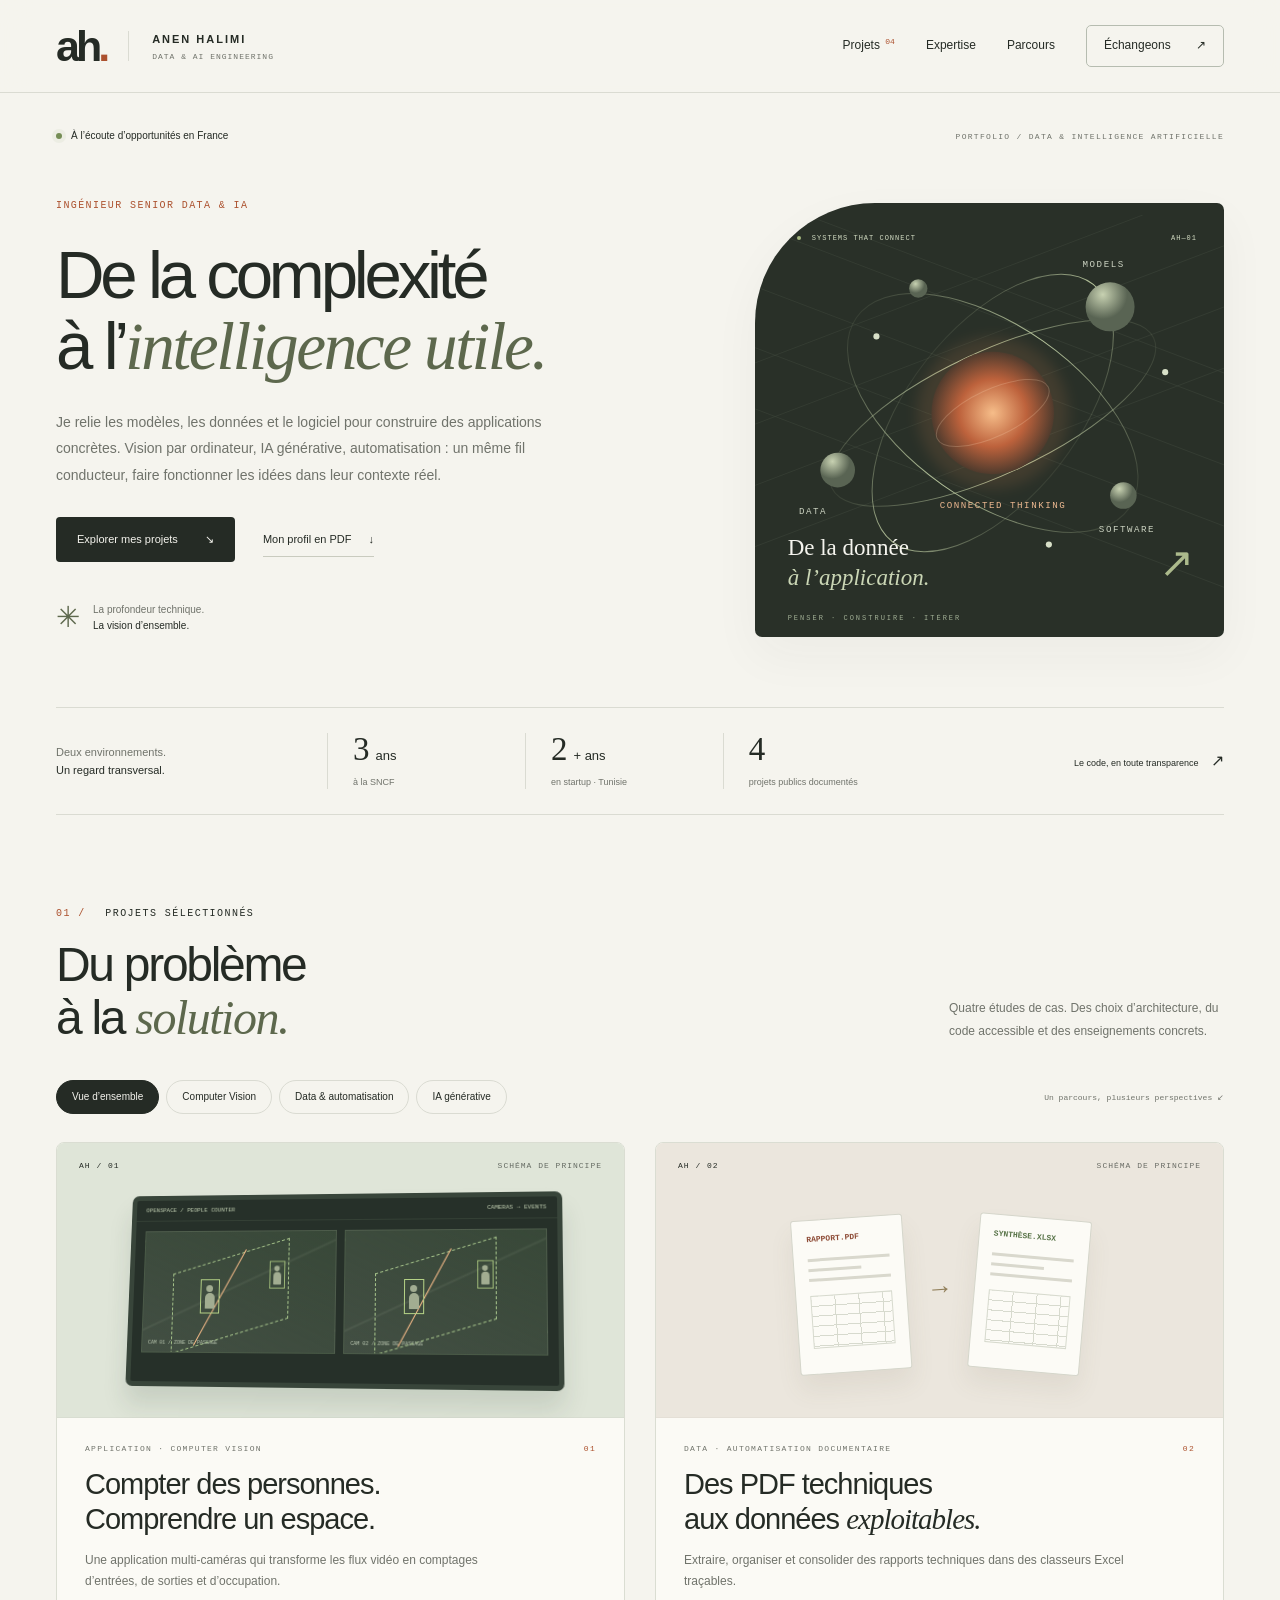
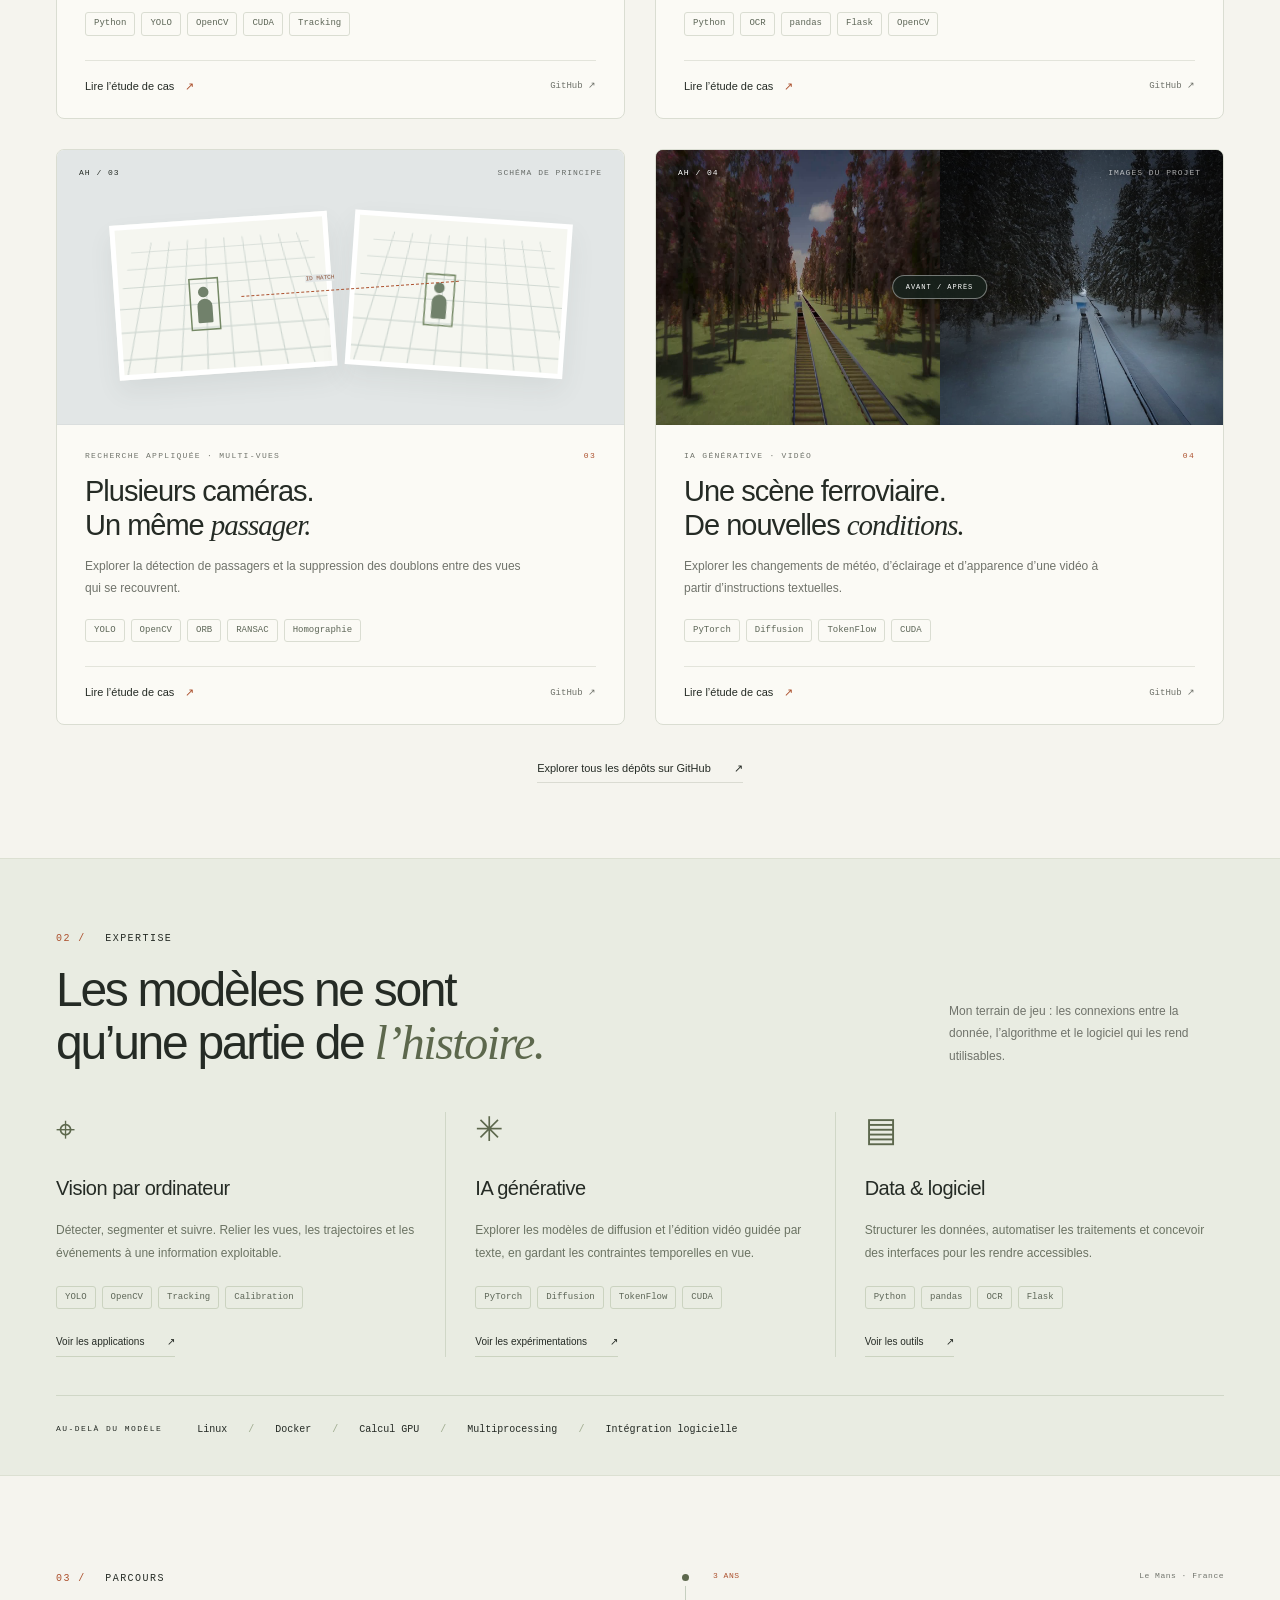
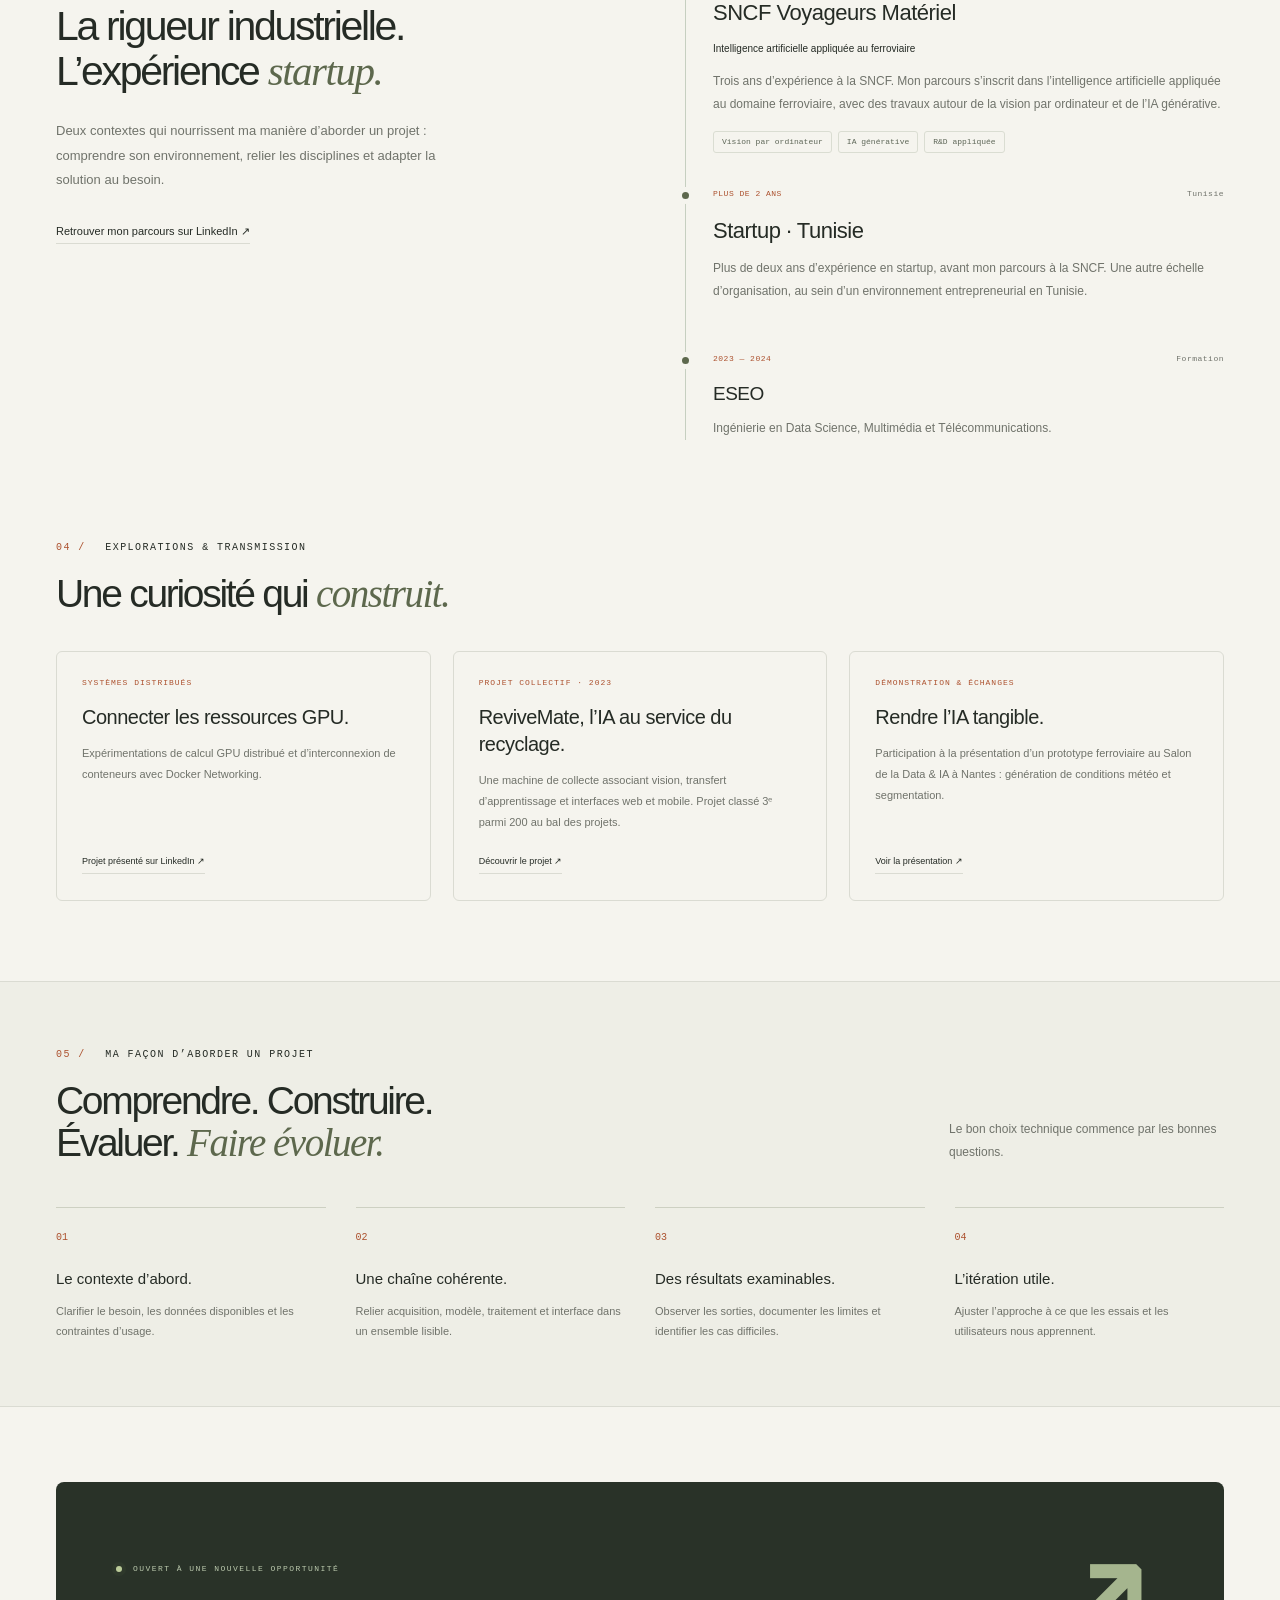
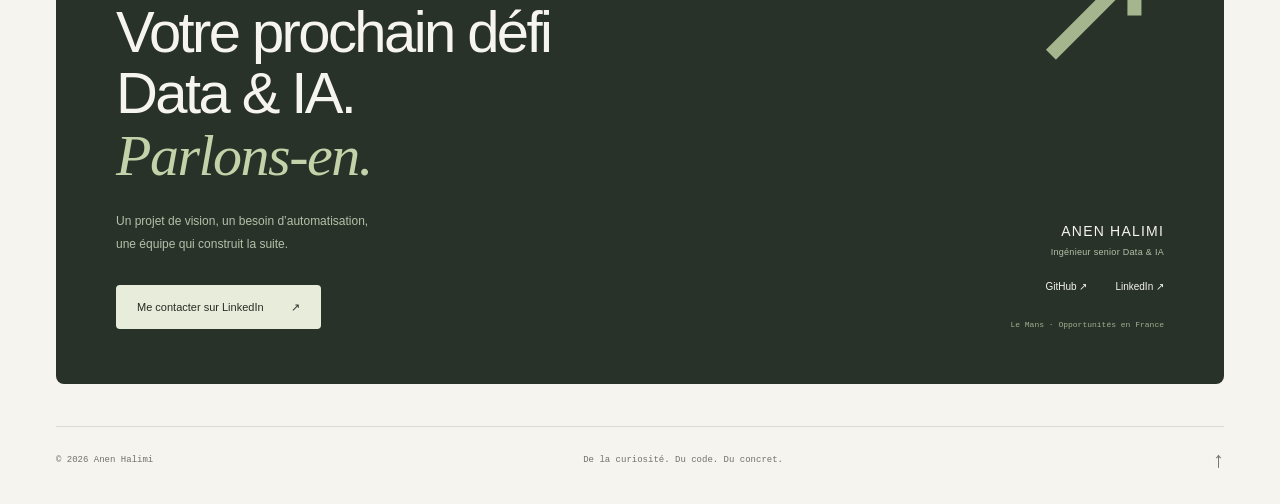
==== anen-halimi-portfolio.html @ f102ab37 "Create senior Data and AI portfolio with reusable project cases" ====
<!doctype html>
<html lang="fr"><head>
  <meta charset="utf-8"><meta name="viewport" content="width=device-width,initial-scale=1">
  <meta name="description" content="Anen Halimi — Ingénieur senior Data &amp; IA. Je relie les modèles, les données et le logiciel pour construire des applications concrètes. Vision par ordinateur, IA générative, automatisation : un même fil conducteur, faire fonctionner les idées dans leur contexte réel.">
  <meta name="theme-color" content="#f5f4ee"><meta property="og:title" content="Anen Halimi — Ingénieur senior Data &amp; IA"><meta property="og:description" content="Je relie les modèles, les données et le logiciel pour construire des applications concrètes. Vision par ordinateur, IA générative, automatisation : un même fil conducteur, faire fonctionner les idées dans leur contexte réel."><meta property="og:type" content="website">
  <title>Anen Halimi — Ingénieur senior Data &amp; IA</title>
  <link rel="icon" href="data:image/svg+xml,%3Csvg xmlns='http://www.w3.org/2000/svg' viewBox='0 0 64 64'%3E%3Crect width='64' height='64' rx='15' fill='%23262a25'/%3E%3Ctext x='32' y='43' text-anchor='middle' fill='%23f5f4ee' font-family='Arial' font-size='31'%3Eah%3C/text%3E%3C/svg%3E">
  <style id="site-styles">:root{--paper:#f5f4ee;--ink:#252b25;--muted:#70736b;--line:#dadbd2;--accent:#ac512e;--olive:#5d684d;--serif:Georgia,'Times New Roman',serif;--mono:'SFMono-Regular',Consolas,'Liberation Mono',monospace;--sans:Arial,Helvetica,sans-serif}*{box-sizing:border-box}html{scroll-behavior:smooth;scroll-padding-top:104px}body{margin:0;background:var(--paper);color:var(--ink);font:15px/1.65 var(--sans);-webkit-font-smoothing:antialiased}body:has(dialog[open]){overflow:hidden}button,input,textarea,select{font:inherit}button,a{touch-action:manipulation}button{cursor:pointer}a{color:inherit;text-decoration:none}button{color:inherit}button:disabled{cursor:default}img,svg{max-width:100%}[hidden]{display:none!important}a:focus-visible,button:focus-visible,input:focus-visible,textarea:focus-visible,select:focus-visible,summary:focus-visible{outline:3px solid var(--accent);outline-offset:5px}::selection{background:#d6ddc2;color:#20251f}.wrap{width:min(1240px,calc(100% - 112px));margin-inline:auto}.overline{font:10px/1.6 var(--mono);letter-spacing:1.45px;text-transform:uppercase;margin:0}.section-index{color:var(--accent);margin-right:12px}.sr-only{position:absolute;width:1px;height:1px;padding:0;margin:-1px;overflow:hidden;clip:rect(0,0,0,0);white-space:nowrap;border:0}.skip-link{position:fixed;top:-100px;left:20px;background:var(--ink);color:white;padding:15px;z-index:100}.skip-link:focus{top:10px}.scroll-progress{height:2px;background:var(--accent);position:fixed;top:0;left:0;z-index:20;width:0}header{position:sticky;top:0;z-index:10;background:#f5f4eef2;backdrop-filter:blur(16px);border-bottom:1px solid var(--line)}.navigation{height:92px;display:flex;align-items:center;justify-content:space-between;gap:30px}.logo{font:bold 43px/1 var(--sans);letter-spacing:-4px;display:flex;align-items:center}.logo-dot{color:var(--accent);padding-right:22px}.logo-name{font:11px/1.5 var(--sans);letter-spacing:2px;font-weight:bold;border-left:1px solid var(--line);padding-left:23px}.logo-name span{display:block;font:8px var(--mono);letter-spacing:1px;color:var(--muted);margin-top:5px}nav{display:flex;align-items:center;gap:31px;font-size:12px}nav sup{font:8px var(--mono);color:var(--accent);margin-left:2px}nav a:hover{color:var(--accent)}.nav-contact{border:1px solid #b6bcb0;border-radius:5px;padding:10px 17px}.nav-contact span{margin-left:22px}.menu-toggle{display:none;border:0;background:transparent;font-size:25px}.hero{padding-top:35px}.hero-top{display:flex;justify-content:space-between;align-items:center;gap:20px}.availability{font-size:10px;display:flex;gap:9px;align-items:center}.status-dot{display:inline-block;width:6px;height:6px;background:#758d55;border-radius:50%;box-shadow:0 0 0 4px #758d5512;flex-shrink:0}.edition{font:8px var(--mono);letter-spacing:1.3px;color:var(--muted)}.hero-grid{display:grid;grid-template-columns:1.35fr 1fr;gap:65px;align-items:center;padding:53px 0 65px}.hero-copy>.overline{color:var(--accent);font-size:10px;letter-spacing:1.4px}h1{font:clamp(55px,5.25vw,79px)/1.065 var(--sans);font-weight:500;letter-spacing:-4.2px;margin:25px 0 26px}h1 em,h2 em{font-family:var(--serif);font-weight:400;letter-spacing:-2.4px;color:var(--olive)}.hero-intro{max-width:510px;font-size:14px;line-height:1.9;color:var(--muted);margin:0}.hero-actions{display:flex;gap:28px;align-items:center;flex-wrap:wrap;margin-top:29px}.button{display:inline-flex;gap:27px;justify-content:center;align-items:center;padding:13px 20px;border:1px solid transparent;border-radius:4px;font-size:11px;line-height:1.5;transition:background .18s,transform .18s}.button:hover{transform:translateY(-2px)}.primary{background:var(--ink);color:var(--paper)}.primary:hover{background:#454e40}.outline{background:transparent;border-color:#bcc2b4}.outline:hover{background:#e6e9df}.plain-button{border:0;border-bottom:1px solid #c9cbbf;padding:8px 0;background:transparent;font-size:11px}.plain-button span{margin-left:14px}.hero-footnote{display:flex;gap:13px;align-items:center;margin-top:32px}.small-cross{font-size:29px;color:var(--olive)}.hero-footnote p{font-size:10px;line-height:1.6;color:var(--muted);margin:0}.hero-footnote strong{font-weight:400;color:var(--ink)}.target-company{font-size:11px;color:var(--accent);border-left:2px solid var(--accent);padding-left:10px}.hero-art{position:relative;background:#293028;border-radius:120px 7px 7px 7px;color:var(--paper);height:434px;overflow:hidden;box-shadow:0 18px 50px #242c250b}.art-meta{position:absolute;top:31px;left:42px;right:27px;display:flex;justify-content:space-between;font:7px var(--mono);letter-spacing:1px;color:#d4ddc4}.art-meta i{display:inline-block;background:#a7ba80;height:4px;width:4px;border-radius:50%;margin-right:6px}.network{position:absolute;width:100%;height:auto;top:12px;left:0}.art-caption{position:absolute;bottom:44px;left:33px;right:30px;display:flex;justify-content:space-between;align-items:center;font:23px/1.3 var(--serif)}.art-caption strong{font-weight:400;font-style:italic;color:#cad6b5}.art-arrow{font:42px var(--sans);color:#acba8c}.art-stamp{position:absolute;bottom:15px;left:33px;font:7px var(--mono);color:#a0ae94;letter-spacing:2px}.signal{animation:signal 4s ease-in-out infinite}.signal-two{animation-delay:1s}.signal-three{animation-delay:2s}@keyframes signal{0%,100%{opacity:.25}50%{opacity:1}}.proof-strip{display:grid;grid-template-columns:1.2fr .85fr .85fr 1fr 1.3fr;border-top:1px solid var(--line);border-bottom:1px solid var(--line);align-items:center;padding:25px 0;gap:20px}.proof-intro{font-size:11px;color:var(--muted)}.proof-intro strong{font-weight:400;color:var(--ink)}.proof{padding-left:25px;border-left:1px solid var(--line)}.proof>strong{font:33px/1 var(--serif);letter-spacing:-1px}.proof>strong span{font:13px var(--sans);letter-spacing:0;margin-left:7px}.proof p{font-size:9px;color:var(--muted);margin:7px 0 0}.github-proof{font-size:9px;justify-self:end}.github-proof span{display:inline-block;margin-left:10px;font-size:16px}.projects-section{padding:91px 0 75px}.section-heading{display:flex;justify-content:space-between;align-items:end;gap:45px;margin-bottom:35px}h2{font:48px/1.1 var(--sans);font-weight:400;letter-spacing:-2.3px;margin:17px 0 0}h2 em{letter-spacing:-1.5px}.section-description{font-size:12px;color:var(--muted);max-width:275px;line-height:1.9;margin:0 0 2px}.focus-toolbar{display:flex;align-items:center;justify-content:space-between;gap:10px;margin-bottom:28px}.focus-buttons{display:flex;flex-wrap:wrap;gap:7px}.focus-buttons button{background:transparent;border:1px solid var(--line);border-radius:25px;padding:8px 15px;font-size:10px}.focus-buttons button:hover{border-color:var(--olive)}.focus-buttons button[aria-pressed=true]{background:var(--ink);color:var(--paper);border-color:var(--ink)}.toolbar-note{font:8px var(--mono);color:var(--muted)}.project-grid{display:grid;grid-template-columns:1fr 1fr;gap:30px}.project-card{background:#fbfaf5;border:1px solid #daddd2;border-radius:8px;overflow:hidden;transition:box-shadow .25s,transform .25s;min-width:0}.project-card:hover{box-shadow:0 15px 35px #242c2509;transform:translateY(-3px)}.project-visual{height:275px;position:relative;overflow:hidden;display:flex;align-items:center;justify-content:center}.project-visual:after{content:'';position:absolute;inset:0;border-bottom:1px solid #00000008;pointer-events:none}.visual-label{position:absolute;top:18px;left:22px;right:22px;display:flex;justify-content:space-between;font:8px var(--mono);letter-spacing:1px;z-index:2}.visual-label span:last-child{opacity:.65}.visual-openspace{background:#dfe5d8}.visual-bordereaux{background:#ebe6dd}.visual-passagers{background:#e2e6e6}.visual-style{background:#293129}.project-body{padding:26px 28px 23px}.project-type{font:8px var(--mono);color:var(--muted);letter-spacing:1.3px;text-transform:uppercase;display:flex;gap:15px;justify-content:space-between}.project-type>span:last-child{color:var(--accent)}.project-body h3{font:29px/1.18 var(--sans);font-weight:400;letter-spacing:-1px;margin:14px 0}.project-body h3 em{font-family:var(--serif);font-weight:400}.project-body p{font-size:12px;line-height:1.8;color:var(--muted);margin:0 0 19px;max-width:440px}.tags{display:flex;flex-wrap:wrap;gap:6px}.tags span{font:9px/1.3 var(--mono);border:1px solid #daddd2;border-radius:3px;padding:5px 8px;color:#5d6657}.project-actions{display:flex;justify-content:space-between;gap:12px;align-items:center;margin-top:24px;padding-top:16px;border-top:1px solid #e3e4db}.case-button{background:transparent;border:0;padding:0;font-size:11px;text-align:left}.case-button span{margin-left:8px;color:var(--accent)}.project-actions>a{font:9px var(--mono);color:var(--muted)}.project-actions>a:hover,.case-button:hover{color:var(--accent)}.all-github{display:block;width:fit-content;margin:34px auto 0;font-size:11px;border-bottom:1px solid var(--line);padding-bottom:5px}.all-github span{margin-left:20px}.screen{width:77%;height:196px;background:#263029;border-radius:7px;box-shadow:0 18px 25px #23372720;transform:perspective(1000px) rotateY(-7deg) rotateX(7deg);border:5px solid #38453a;margin-top:18px;position:relative}.screen-top{display:flex;justify-content:space-between;color:#c5d3b5;padding:7px 10px;border-bottom:1px solid #71846733;font:6px var(--mono)}.screen-body{height:145px;display:flex;gap:8px;padding:10px}.camera-view{position:relative;flex:1;background:linear-gradient(155deg,transparent 46%,#c6d2b617 47%,transparent 48%),linear-gradient(25deg,#62716077,#384838);border:1px solid #85957836;overflow:hidden}.camera-view:before{content:'';position:absolute;left:15%;top:20%;width:60%;height:65%;border:1px dashed #a9c78d;transform:skewY(-17deg)}.camera-view:after{content:'';position:absolute;left:40%;top:10%;height:90%;width:1px;background:#f9bd8a;transform:rotate(28deg)}.track{position:absolute;width:20px;height:35px;border:1px solid #b5d286;left:30%;top:40%;z-index:1}.track:before{content:'';position:absolute;width:7px;height:7px;background:#a2ad91;border-radius:50%;top:5px;left:5px}.track:after{content:'';position:absolute;width:10px;height:16px;top:13px;left:4px;background:#a2ad91;border-radius:6px 6px 1px 1px}.track.second{left:65%;top:22%;transform:scale(.8)}.camera-view small{position:absolute;bottom:6px;left:6px;font:5px var(--mono);color:#becbb4}.document-flow{display:flex;align-items:center;gap:20px;transform:rotate(-4deg);margin-top:16px}.doc{width:112px;height:155px;background:#fcfbf6;border-radius:3px;padding:14px;box-shadow:0 15px 24px #655d4216;border:1px solid #d5d6cb}.doc-title{font:bold 8px var(--mono);margin-bottom:15px;color:#8e4c37}.doc-line{height:3px;background:#d9d8cd;margin-bottom:7px}.doc-line.short{width:65%}.doc-table{height:53px;margin-top:14px;background:repeating-linear-gradient(to bottom,transparent 0 9px,#d7dace 9px 10px),repeating-linear-gradient(to right,transparent 0 23px,#d7dace 23px 24px);border:1px solid #d7dace}.doc.excel{transform:translateY(12px) rotate(9deg)}.doc.excel .doc-title{color:#597449}.flow-arrow{color:#917f5a;font-size:26px}.dual-view{width:80%;display:flex;gap:17px;align-items:center;position:relative;transform:rotate(-4deg)}.view-panel{height:155px;flex:1;background:#f5f6f0;box-shadow:0 12px 25px #47575015;border:5px solid white;position:relative;overflow:hidden}.view-panel:before{content:'';position:absolute;inset:0;background:repeating-linear-gradient(0deg,transparent 0 21px,#ccd5cf 21px 22px),repeating-linear-gradient(90deg,transparent 0 21px,#ccd5cf 21px 22px);transform:perspective(90px) rotateX(15deg)}.view-panel .track{border-color:#758966;transform:scale(1.5);top:43%;left:36%}.view-panel .track:before,.view-panel .track:after{background:#71816b}.view-panel.two{transform:translateY(15px) rotate(8deg)}.match-line{position:absolute;top:51%;left:28%;width:48%;height:1px;border-top:1px dashed #ac512e;z-index:3}.match-line:after{content:'ID MATCH';position:absolute;left:30%;top:-17px;background:#e2e6e6;font:6px var(--mono);color:#8d543a}.style-preview{width:100%;height:100%;display:flex;position:relative}.style-preview img{width:50%;height:100%;object-fit:cover}.style-preview:after{content:'AVANT / APRÈS';position:absolute;left:50%;top:50%;transform:translate(-50%,-50%);border:1px solid #ffffff66;border-radius:25px;color:white;background:#18231de0;padding:7px 13px;font:7px var(--mono);letter-spacing:1px;white-space:nowrap}.visual-style .visual-label{color:white;text-shadow:0 1px 5px #000}.expertise-section{padding:72px 0 35px;background:#e9ece2;border-block:1px solid #dce0d2}.expertise-grid{display:grid;grid-template-columns:repeat(3,1fr);gap:0;margin-top:42px}.expertise-grid article{padding:0 29px;border-left:1px solid #d0d7c7;display:flex;flex-direction:column;align-items:start}.expertise-grid article:first-child{padding-left:0;border-left:0}.expertise-grid article:last-child{padding-right:0}.expertise-icon{font-size:34px;line-height:1;color:var(--olive);margin-bottom:26px}.expertise-grid h3{font-weight:400;font-size:20px;letter-spacing:-.5px;margin:0 0 14px}.expertise-grid p{font-size:12px;color:#6b7363;line-height:1.9;margin:0 0 21px}.expertise-grid .tags{margin-top:auto}.expertise-grid .tags span{border-color:#cbd3c0}.expertise-link{font-size:10px;border:0;border-bottom:1px solid #cbd3c0;background:transparent;padding:0 0 5px;margin-top:25px}.expertise-link span{margin-left:20px}.systems-line{border-top:1px solid #d0d7c7;display:flex;align-items:center;gap:35px;margin-top:38px;padding-top:24px}.systems-line>.overline{font-size:8px}.systems-line p{font:10px var(--mono);margin:0;line-height:2}.systems-line p span{margin:0 15px;color:#a1ad90}.experience-section{display:grid;grid-template-columns:1fr 1fr;gap:90px;padding-top:95px;padding-bottom:85px}.experience-intro h2{font-size:41px}.experience-intro>p:not(.overline){font-size:13px;color:var(--muted);line-height:1.9;max-width:380px;margin:25px 0}.inline-link{font-size:11px;border-bottom:1px solid var(--line);padding-bottom:6px}.timeline article{border-left:1px solid #c6cfc0;padding:0 0 36px 27px;position:relative}.timeline article:last-child{padding-bottom:0}.timeline-head{display:flex;justify-content:space-between;gap:15px;font:8px var(--mono);letter-spacing:.5px}.timeline-marker{position:absolute;width:7px;height:7px;top:3px;left:-4px;background:var(--olive);border-radius:50%;box-shadow:0 0 0 5px var(--paper)}.duration{color:var(--accent)}.muted{color:var(--muted)}.timeline h3{font-size:22px;font-weight:400;letter-spacing:-.5px;margin:15px 0 8px}.timeline p{font-size:12px;color:var(--muted);margin:0 0 15px;line-height:1.9;white-space:pre-line}.timeline .timeline-role{font-size:10px;color:var(--ink);margin-bottom:12px}.timeline .tags span{font-size:8px}.timeline .education h3{font-size:19px}.beyond-section{padding:0 0 80px}.compact h2{font-size:39px}.beyond-grid{display:grid;grid-template-columns:repeat(3,1fr);gap:22px}.beyond-grid article{border:1px solid var(--line);padding:26px 25px;border-radius:6px;display:flex;flex-direction:column;align-items:start}.mini-label{font:8px var(--mono);letter-spacing:1px;color:var(--accent)}.beyond-grid h3{font-size:20px;line-height:1.35;font-weight:400;letter-spacing:-.5px;margin:17px 0 12px}.beyond-grid p{font-size:11px;line-height:1.9;color:var(--muted);margin:0 0 21px}.beyond-grid a{font-size:9px;margin-top:auto;border-bottom:1px solid var(--line);padding-bottom:4px}.method-section{border-block:1px solid var(--line);padding:65px 0;background:#eeeee6}.method-grid{display:grid;grid-template-columns:repeat(4,1fr);gap:30px;padding-top:7px}.method-grid article{border-top:1px solid #cdd0c2;padding-top:15px}.method-grid article>span{font:10px var(--mono);color:var(--accent)}.method-grid h3{font-size:15px;font-weight:400;margin:19px 0 10px}.method-grid p{font-size:11px;color:var(--muted);line-height:1.8;margin:0}.contact-section{padding-block:75px 42px}.contact-box{background:#293228;color:var(--paper);padding:55px 60px;display:grid;grid-template-columns:1.5fr 1fr;gap:50px;border-radius:8px;overflow:hidden}.contact-box .overline{font-size:8px;color:#bccaae;display:flex;gap:11px;align-items:center}.contact-box .status-dot{background:#bbcc99}.contact-box h2{font-size:58px;letter-spacing:-2.6px;line-height:1.06;margin-top:23px}.contact-box h2 em{color:#c3d2a9}.contact-box p{font-size:12px;color:#b5c0aa;line-height:1.9;margin:24px 0}.light{background:#e8eddb;color:var(--ink);margin-top:5px}.light:hover{background:#d3dfbf}.contact-side{display:flex;flex-direction:column;align-items:end;justify-content:end;text-align:right}.contact-symbol{font:170px/.8 var(--sans);color:#a5b58e;margin-bottom:auto;padding-top:0}.contact-side p{font:14px var(--sans);letter-spacing:1.2px;line-height:1.8;margin:22px 0 18px;color:var(--paper)}.contact-side p span{display:block;font-size:9px;letter-spacing:.3px;color:#b5c0aa}.contact-links{display:flex;gap:28px;font-size:10px}.contact-links a:hover{text-decoration:underline}.contact-location{font:8px var(--mono);color:#9faf92;margin-top:25px}footer{display:flex;align-items:center;justify-content:space-between;gap:20px;padding:20px 0 31px;border-top:1px solid var(--line);font:9px var(--mono);color:var(--muted)}footer>div{display:flex;gap:23px;align-items:center}footer>div>a{font:22px var(--sans)}footer button{background:transparent;border:0;padding:0;font-size:9px;color:var(--muted)}footer button:hover{color:var(--accent)}dialog{border:1px solid #d4d9ca;border-radius:12px;background:var(--paper);color:var(--ink);padding:0;width:min(820px,calc(100% - 30px));max-height:90vh;overscroll-behavior:contain;box-shadow:0 30px 100px #0004}dialog::backdrop{background:#192019b8;backdrop-filter:blur(7px)}.dialog-top{position:sticky;top:0;z-index:4;display:flex;align-items:center;justify-content:space-between;gap:15px;padding:19px 30px;background:var(--paper);border-bottom:1px solid var(--line)}.dialog-top .overline{font-size:9px}.close-dialog{font:28px/1 var(--sans);border:0;background:none;width:35px;height:35px}.case-content,.tailor-body{padding:34px 38px}.case-title{font-size:39px;letter-spacing:-1.7px;margin:12px 0 19px}.case-intro{font-size:14px;color:var(--muted)}.case-content h3{font-size:18px;font-weight:500;margin:30px 0 12px}.case-content p,.case-content li{font-size:13px;line-height:1.9;color:#666e5f}.case-content ul{padding-left:18px}.case-content li{margin:8px 0}.case-content .scope{background:#e8ece0;padding:18px 20px;border-left:2px solid #7a8b61;margin-top:25px}.scope h3{margin:0 0 8px;font-size:13px}.scope p{font-size:11px;margin:0}.pipeline{display:flex;gap:7px;align-items:center;flex-wrap:wrap;margin:24px 0}.pipeline span{border:1px solid #cdd4c3;border-radius:4px;padding:8px 10px;font:9px var(--mono)}.pipeline i{font-style:normal;color:#909c81}.case-links{display:flex;gap:20px;flex-wrap:wrap;margin-top:25px}.comparison{margin:26px 0 8px}.comparison-stage{position:relative;width:100%;aspect-ratio:16/9;overflow:hidden;border-radius:6px;background:#283226}.comparison-stage img{position:absolute;inset:0;width:100%;height:100%;object-fit:cover}.comparison-stage .after{clip-path:inset(0 0 0 var(--split,50%))}.split-line{position:absolute;left:var(--split,50%);height:100%;width:2px;background:#fff;pointer-events:none}.split-line:before{content:'↔';position:absolute;top:50%;left:50%;transform:translate(-50%,-50%);background:var(--paper);color:var(--ink);width:35px;height:35px;display:grid;place-items:center;border-radius:50%}.image-labels{position:absolute;left:12px;right:12px;top:12px;display:flex;justify-content:space-between}.image-labels span{background:#1b251dcc;color:#fff;font:8px var(--mono);padding:5px 8px;border-radius:3px}.comparison label{display:block;font-size:10px;margin-top:13px}.comparison input{width:100%;accent-color:var(--accent)}.comparison figcaption{font-size:9px;line-height:1.8;color:var(--muted)}.tailor-body h2{font-size:37px;margin-top:0}.tailor-body>p{font-size:12px;color:var(--muted);line-height:1.9;margin:20px 0}.field{display:flex;flex-direction:column;gap:7px;font-size:11px;margin-bottom:15px}.field input,.field textarea,.field select{border:1px solid #c8d0bf;border-radius:5px;padding:10px 12px;background:#fdfcf6;width:100%;color:var(--ink);font-size:13px}.field textarea{resize:vertical}.field input:focus,.field textarea:focus,.field select:focus{border-color:var(--olive)}.form-grid{display:grid;grid-template-columns:1fr 1fr;column-gap:18px;margin-top:25px}.field.wide{grid-column:1/-1}.personal-details{border-block:1px solid var(--line);padding:15px 0;font-size:12px}.personal-details summary{cursor:pointer}.editor-note{font-size:10px;color:var(--muted);line-height:1.9;margin:20px 0}.editor-actions{display:flex;gap:12px;flex-wrap:wrap}.editor-actions .button{font-size:10px}.analysis-box{background:#e8ecde;padding:18px;margin-top:22px;border-radius:6px;font-size:12px;line-height:1.8}.analysis-box h3{font-size:13px;margin:0 0 10px}.analysis-box p{margin:10px 0}.analysis-box .tags{margin-bottom:10px}.analysis-box small{display:block;color:var(--muted);font-size:10px}.analysis-box .inline-link{border:0;background:transparent;padding:0;margin-top:8px;color:var(--accent);font-size:11px}#save-status{font-size:11px;color:var(--olive);min-height:20px}#toast{position:fixed;bottom:25px;left:50%;transform:translateX(-50%) translateY(120px);background:var(--ink);color:var(--paper);border-radius:5px;padding:12px 20px;font-size:12px;z-index:15;transition:transform .25s;max-width:90%;text-align:center}#toast.visible{transform:translateX(-50%) translateY(0)}
#toast{opacity:0;visibility:hidden}#toast.visible{opacity:1;visibility:visible}
@media print{.skip-link,footer{display:none!important}.expertise-section,.beyond-section{break-before:page}.section-heading{break-inside:avoid;break-after:avoid}}
@media(min-width:1500px){.hero-grid{padding-block:65px 75px}.hero-art{height:460px}.network{top:0}.hero-copy h1{font-size:80px}}
@media(max-width:1100px){.wrap{width:calc(100% - 64px)}.hero-grid{gap:35px;grid-template-columns:1.2fr 1fr}h1{font-size:61px;letter-spacing:-3.8px}.hero-art{height:400px}.network{top:35px}.hero-intro{font-size:13px}.proof-strip{grid-template-columns:1.1fr .8fr .9fr 1fr}.github-proof{display:none}.toolbar-note{display:none}.experience-section{gap:50px}.project-body h3{font-size:26px}.project-visual{height:250px}.contact-box{padding:45px}.contact-box h2{font-size:52px}nav{gap:23px}.logo-name{padding-left:17px}.logo-dot{padding-right:17px}.expertise-grid article{padding-inline:22px}}
@media(max-width:800px){.wrap{width:calc(100% - 44px)}.logo-name{font-size:10px}.logo-name span{font-size:6px}.navigation{height:80px}nav{gap:18px;font-size:11px}.hero-top .edition{display:none}.hero-grid{gap:27px;padding-top:40px}h1{font-size:48px;letter-spacing:-2.8px}h1 em{letter-spacing:-2px}.hero-art{height:365px;border-top-left-radius:90px}.art-meta{left:26px;font-size:6px}.network{top:50px}.art-caption{font-size:20px;left:25px}.art-stamp{left:25px;font-size:6px}.hero-intro{font-size:12px}.hero-actions{gap:15px}.button{padding:12px 16px;font-size:10px;gap:15px}.hero-footnote{margin-top:25px}.hero-copy>.overline{font-size:8px}.proof-intro{font-size:10px}.proof{padding-left:18px}.proof-strip{gap:15px}.proof>strong{font-size:30px}.proof p{font-size:8px}.section-description{max-width:220px;font-size:11px}h2{font-size:40px}.project-grid{gap:20px}.project-visual{height:220px}.screen{height:162px;width:84%}.screen-body{height:119px;padding:8px}.project-body{padding:22px}.project-body h3{font-size:24px}.project-body p{font-size:11px}.doc{width:90px;height:135px;padding:11px}.document-flow{gap:14px}.doc-title{font-size:6px}.view-panel{height:132px}.project-type{font-size:7px}.expertise-grid{gap:0}.expertise-grid article{padding-inline:16px}.expertise-grid h3{font-size:18px}.expertise-grid p{font-size:11px}.expertise-grid .tags span{font-size:8px;padding:4px 5px}.expertise-link{font-size:9px}.expertise-link span{margin-left:10px}.systems-line{gap:20px;align-items:start}.systems-line p{font-size:9px}.systems-line p span{margin-inline:8px}.experience-section{gap:40px}.experience-intro h2{font-size:34px}.timeline h3{font-size:19px}.timeline-head{font-size:7px}.beyond-grid{gap:14px}.beyond-grid article{padding:22px 18px}.beyond-grid h3{font-size:18px}.beyond-grid .mini-label{font-size:7px}.method-grid{gap:22px}.method-grid h3{font-size:14px}.contact-box{gap:25px;padding:35px}.contact-box h2{font-size:46px}.contact-symbol{font-size:140px}footer>span:nth-child(2){display:none}}
@media(max-width:600px){.wrap{width:calc(100% - 36px)}html{scroll-padding-top:83px}.navigation{height:74px}.logo{font-size:37px}.logo-name{font-size:9px}.logo-name span{font-size:6px}.menu-toggle{display:block}.navigation nav{display:none;position:absolute;top:74px;left:0;right:0;background:var(--paper);padding:22px;border-bottom:1px solid var(--line);box-shadow:0 9px 12px #00000006;align-items:stretch;gap:0}.navigation nav.open{display:flex;flex-direction:column}.navigation nav a{padding:13px;font-size:14px}.nav-contact{margin-top:8px}.hero{padding-top:22px}.availability{font-size:9px}.hero-grid{grid-template-columns:1fr;padding:36px 0;gap:33px}.hero-copy>.overline{font-size:9px}h1{font-size:clamp(44px,10.7vw,62px);letter-spacing:-2.8px;margin:19px 0 22px;line-height:1.08}h1 em{letter-spacing:-2px}.hero-intro{font-size:13px;max-width:100%}.hero-actions{margin-top:24px;gap:23px}.hero-actions .button{font-size:11px;padding:13px 17px}.plain-button{font-size:10px}.hero-footnote{margin-top:22px}.hero-footnote p{font-size:10px}.hero-art{height:340px;border-radius:80px 6px 6px 6px;max-width:460px;width:100%;justify-self:center}.network{height:305px;width:100%;top:-3px;object-fit:contain}.art-meta{top:26px;left:32px;right:25px;font-size:6px}.art-caption{bottom:39px;font-size:22px;left:26px}.art-stamp{bottom:14px;font-size:6px}.art-arrow{font-size:35px}.proof-strip{grid-template-columns:repeat(3,1fr);gap:0;padding:21px 0}.proof-intro{grid-column:1/-1;margin-bottom:19px;display:flex;gap:4px;font-size:10px}.proof-intro br{display:none}.proof:nth-child(2){padding-left:0;border-left:0}.proof{padding-left:15px}.proof>strong{font-size:31px}.proof>strong span{font-size:11px;margin-left:5px}.proof p{font-size:8px}.projects-section{padding:54px 0 48px}.section-heading{flex-direction:column;align-items:start;gap:21px;margin-bottom:25px}.section-description{max-width:100%;font-size:12px}.overline{font-size:9px}h2{font-size:39px;margin-top:15px;letter-spacing:-1.9px}.focus-toolbar{margin-bottom:24px}.focus-buttons{gap:7px}.focus-buttons button{padding:8px 12px;font-size:9px}.project-grid{grid-template-columns:1fr;gap:25px}.project-visual{height:250px}.screen{width:80%;height:183px}.screen-body{height:140px}.doc{width:112px;height:153px;padding:13px}.doc-title{font-size:7px}.document-flow{gap:20px}.dual-view{width:82%}.view-panel{height:145px}.project-body{padding:24px}.project-body h3{font-size:28px}.project-body p{font-size:12px}.project-type{font-size:8px}.tags span{font-size:8px}.all-github{font-size:10px}.expertise-section{padding:49px 0 28px}.expertise-section h2{font-size:36px}.expertise-grid{grid-template-columns:1fr;gap:27px;margin-top:31px}.expertise-grid article,.expertise-grid article:first-child,.expertise-grid article:last-child{padding:0 0 27px;border-left:0;border-bottom:1px solid #d0d7c7}.expertise-grid article:last-child{border-bottom:0;padding-bottom:0}.expertise-icon{font-size:29px;margin-bottom:14px}.expertise-grid h3{font-size:22px}.expertise-grid p{font-size:12px;margin-bottom:16px}.expertise-link{font-size:10px;margin-top:18px}.expertise-grid .tags span{font-size:9px;padding:5px 8px}.systems-line{flex-direction:column;gap:12px;margin-top:28px;padding-top:22px}.systems-line p{font-size:9px;line-height:2.1}.experience-section{padding:53px 0;grid-template-columns:1fr;gap:40px}.experience-intro h2{font-size:36px}.experience-intro>p:not(.overline){font-size:12px;margin:22px 0}.timeline{padding-left:5px}.timeline article{padding-left:22px;padding-bottom:31px}.timeline h3{font-size:21px}.timeline-head{font-size:8px}.timeline p{font-size:12px}.beyond-section{padding-bottom:50px}.compact h2{font-size:35px}.beyond-grid{grid-template-columns:1fr;gap:16px}.beyond-grid article{padding:25px}.beyond-grid h3{font-size:22px}.beyond-grid p{font-size:12px}.beyond-grid .mini-label{font-size:8px}.beyond-grid a{font-size:10px}.method-section{padding:46px 0}.method-grid{grid-template-columns:1fr 1fr;gap:24px 20px}.method-grid h3{font-size:14px}.method-grid p{font-size:11px}.contact-section{padding:47px 0 29px}.contact-box{grid-template-columns:1fr;padding:31px 25px;gap:30px}.contact-box h2{font-size:44px;letter-spacing:-2px}.contact-box .overline{font-size:7px;letter-spacing:.8px}.contact-box p{font-size:12px}.contact-side{align-items:start;text-align:left;border-top:1px solid #536149;padding-top:24px;position:relative}.contact-symbol{position:absolute;right:0;top:22px;font-size:67px}.contact-side p{margin:0 0 16px;font-size:12px}.contact-side p span{font-size:8px}.contact-links{font-size:10px}.contact-location{margin-top:19px;font-size:7px}.contact-box .button{font-size:10px}footer{font-size:8px;padding-bottom:25px}footer button{font-size:8px}footer>div{gap:14px}.dialog-top{padding:13px 18px}.dialog-top .overline{font-size:8px}.case-content,.tailor-body{padding:25px 22px}.case-title{font-size:30px}.case-content h3{font-size:17px}.case-content p,.case-content li{font-size:12px}.pipeline{gap:5px}.pipeline span{font-size:8px;padding:7px}.case-links{gap:12px}.case-links .button{font-size:9px}.tailor-body h2{font-size:32px}.form-grid{grid-template-columns:1fr;gap:0}.field.wide{grid-column:auto}.field input,.field textarea,.field select{font-size:16px}.editor-actions{flex-direction:column}.editor-actions .button{width:100%}.comparison-stage{aspect-ratio:1/1}}
@media(prefers-reduced-motion:reduce){html{scroll-behavior:auto}*,*:before,*:after{animation:none!important;transition:none!important}}
@media print{@page{size:A4;margin:14mm}body{background:white;color:#20251f;font-size:11px}header{position:static;background:white}.wrap{width:100%}.navigation{height:55px}.navigation nav,.menu-toggle,.scroll-progress,.hero-art,.hero-actions,.hero-footnote,.edition,.focus-toolbar,.project-visual,.project-actions,.all-github,.expertise-link,.owner-control,dialog,#toast,.contact-symbol,.case-links,.contact-section .button{display:none!important}.hero{padding-top:15px}.hero-grid{display:block;padding:22px 0}.hero-copy h1{font-size:43px;letter-spacing:-2px}.hero-intro{font-size:11px;max-width:100%}.hero-copy>.overline{font-size:9px}.proof-strip{padding:13px 0;grid-template-columns:1fr 1fr 1fr 1fr}.proof-intro{font-size:9px;grid-column:auto}.proof>strong{font-size:24px}.projects-section{padding:25px 0}.section-heading{margin-bottom:18px;display:flex;flex-direction:row}h2,.compact h2,.experience-intro h2,.expertise-section h2{font-size:29px;letter-spacing:-1px}.section-description{font-size:10px}.project-grid{display:grid;grid-template-columns:1fr 1fr;gap:12px}.project-card{break-inside:avoid}.project-body{padding:17px}.project-body h3{font-size:22px}.project-body p{font-size:10px}.project-type{font-size:6px}.tags span{font-size:7px;padding:4px}.expertise-section,.method-section{padding:25px 0;background:#f2f3ed;print-color-adjust:exact}.expertise-grid{margin-top:20px}.expertise-icon{display:none}.expertise-grid h3{font-size:16px}.expertise-grid p{font-size:10px}.systems-line{margin-top:20px;padding-top:15px}.experience-section{padding:30px 0;gap:35px}.experience-intro>p:not(.overline){font-size:10px}.timeline p{font-size:10px}.timeline h3{font-size:17px}.timeline article{padding-bottom:22px}.timeline,.beyond-grid article{break-inside:avoid}.beyond-section{padding-bottom:25px}.beyond-grid{gap:12px}.beyond-grid article{padding:15px}.beyond-grid h3{font-size:16px}.beyond-grid p{font-size:9px}.beyond-grid a{font-size:8px}.method-grid{gap:15px}.method-grid h3{font-size:12px}.method-grid p{font-size:9px}.contact-section{padding:25px 0}.contact-box{padding:25px;background:#e8eddf;color:#20251f;print-color-adjust:exact;break-inside:avoid}.contact-box h2{font-size:32px}.contact-box h2 em,.contact-box p,.contact-box .overline,.contact-side p,.contact-side p span,.contact-location{color:#46583e}.contact-side{justify-content:center}.contact-side p{font-size:11px}footer{font-size:8px;padding-bottom:0}footer>span:nth-child(2){display:none}.hero-top .availability{font-size:9px}}
</style>
</head>
<body>
<a class="skip-link" href="#main">Aller au contenu</a><div class="scroll-progress" aria-hidden="true"></div>
<header><div class="wrap navigation"><a href="#" class="logo" aria-label="Anen Halimi, accueil">ah<span class="logo-dot">.</span><span class="logo-name">ANEN HALIMI<span>DATA &amp; AI ENGINEERING</span></span></a><nav aria-label="Navigation principale"><a href="#projets">Projets <sup>04</sup></a><a href="#expertise">Expertise</a><a href="#parcours">Parcours</a><a href="#contact" class="nav-contact">Échangeons <span>↗</span></a></nav><button class="menu-toggle" aria-label="Ouvrir le menu" aria-expanded="false">☰</button></div></header>
<main id="main">
  <section class="wrap hero" aria-labelledby="hero-heading"><div class="hero-top"><span class="availability"><span class="status-dot"></span>À l’écoute d’opportunités en France</span><span class="edition">PORTFOLIO / DATA &amp; INTELLIGENCE ARTIFICIELLE</span></div><div class="hero-grid"><div class="hero-copy"><p class="overline" id="role-title">Ingénieur senior Data &amp; IA</p><h1 id="hero-heading">De la complexité<br>à l’<em>intelligence utile.</em></h1><p class="hero-intro" id="hero-pitch">Je relie les modèles, les données et le logiciel pour construire des applications concrètes. Vision par ordinateur, IA générative, automatisation : un même fil conducteur, faire fonctionner les idées dans leur contexte réel.</p><p id="target-company" class="target-company" hidden=""></p><div class="hero-actions"><a class="button primary" href="#projets">Explorer mes projets <span>↘</span></a><button class="plain-button" id="print-profile">Mon profil en PDF <span>↓</span></button></div><div class="hero-footnote"><span class="small-cross">✳</span><p>La profondeur technique.<br><strong>La vision d’ensemble.</strong></p></div></div>
  <div class="hero-art" role="img" aria-label="Illustration d’un réseau reliant données, modèles et applications"><div class="art-meta"><span><i></i> SYSTEMS THAT CONNECT</span><span>AH—01</span></div><svg class="network" viewBox="0 0 460 380" aria-hidden="true"><defs><radialGradient id="orb"><stop offset="0" stop-color="#f6bd89"></stop><stop offset=".55" stop-color="#bd623c"></stop><stop offset="1" stop-color="#503b2d"></stop></radialGradient><radialGradient id="orb-small" cx="35%" cy="25%"><stop stop-color="#c7d1b1"></stop><stop offset="1" stop-color="#596453"></stop></radialGradient><linearGradient id="path-line"><stop stop-color="#b5c39b" stop-opacity=".1"></stop><stop offset=".5" stop-color="#b5c39b"></stop><stop offset="1" stop-color="#b5c39b" stop-opacity=".1"></stop></linearGradient><filter id="glow"><feGaussianBlur stdDeviation="7"></feGaussianBlur></filter></defs><g stroke="#9aa78e" stroke-width=".6" opacity=".16"><path d="M0 130 460 305M0 190 460 365M0 70 460 245M0 10 460 185M50 0 460 155M0 325 460 150M0 265 460 90M0 205 460 30M0 145 380 0"></path></g><g fill="none" stroke="url(#path-line)" stroke-width="1"><ellipse cx="233" cy="194" rx="174" ry="60" transform="rotate(-25 233 194)"></ellipse><ellipse cx="233" cy="194" rx="163" ry="86" transform="rotate(35 233 194)"></ellipse><ellipse cx="233" cy="194" rx="83" ry="160" transform="rotate(38 233 194)"></ellipse></g><circle cx="233" cy="194" r="74" fill="#d98957" opacity=".14" filter="url(#glow)"></circle><circle cx="233" cy="194" r="60" fill="url(#orb)"></circle><ellipse cx="233" cy="194" rx="60" ry="23" fill="none" stroke="#f4d4b4" stroke-opacity=".24" transform="rotate(-25 233 194)"></ellipse><g fill="url(#orb-small)"><circle cx="81" cy="250" r="17"></circle><circle cx="348" cy="90" r="24"></circle><circle cx="361" cy="275" r="13"></circle><circle cx="160" cy="72" r="9"></circle></g><g fill="#d8e0c8"><circle class="signal signal-one" cx="119" cy="119" r="3"></circle><circle class="signal signal-two" cx="288" cy="323" r="3"></circle><circle class="signal signal-three" cx="402" cy="154" r="3"></circle></g><g fill="#cbd2c1" font-family="monospace" font-size="9" letter-spacing="1.5"><text x="43" y="293">DATA</text><text x="321" y="51">MODELS</text><text x="337" y="311">SOFTWARE</text><text x="181" y="287" fill="#ecb890">CONNECTED THINKING</text></g></svg><div class="art-caption"><span>De la donnée<br><strong>à l’application.</strong></span><span class="art-arrow">↗</span></div><div class="art-stamp">PENSER · CONSTRUIRE · ITÉRER</div></div></div>
  <div class="proof-strip"><div class="proof-intro">Deux environnements.<br><strong>Un regard transversal.</strong></div><div class="proof"><strong>3<span>ans</span></strong><p>à la SNCF</p></div><div class="proof"><strong>2<span>+ ans</span></strong><p>en startup · Tunisie</p></div><div class="proof"><strong>4</strong><p>projets publics documentés</p></div><a class="github-proof" href="https://github.com/anen-halimi" target="_blank" rel="noopener noreferrer">Le code, en toute transparence <span>↗</span></a></div></section>

  <section class="wrap projects-section" id="projets"><div class="section-heading"><div><p class="overline"><span class="section-index">01 /</span> PROJETS SÉLECTIONNÉS</p><h2>Du problème<br>à la <em>solution.</em></h2></div><p class="section-description">Quatre études de cas. Des choix d’architecture, du code accessible et des enseignements concrets.</p></div><div class="focus-toolbar"><div class="focus-buttons" role="group" aria-label="Angle de lecture des projets"><button data-focus="all" aria-pressed="true">Vue d’ensemble</button><button data-focus="vision" aria-pressed="false">Computer Vision</button><button data-focus="data" aria-pressed="false">Data &amp; automatisation</button><button data-focus="genai" aria-pressed="false">IA générative</button></div><span class="toolbar-note">Un parcours, plusieurs perspectives ↙</span></div><p id="focus-announcement" class="sr-only" aria-live="polite"></p><div class="project-grid" id="project-grid"><article class="project-card" data-project="openspace"><div class="project-visual visual-openspace" aria-hidden="true"><div class="visual-label"><span>AH / 01</span><span>SCHÉMA DE PRINCIPE</span></div><div class="screen"><div class="screen-top"><span>OPENSPACE / PEOPLE COUNTER</span><span>CAMERAS → EVENTS</span></div><div class="screen-body"><div class="camera-view"><i class="track"></i><i class="track second"></i><small>CAM 01 / ZONE DE PASSAGE</small></div><div class="camera-view"><i class="track"></i><i class="track second"></i><small>CAM 02 / ZONE DE PASSAGE</small></div></div></div></div><div class="project-body"><div class="project-type"><span>Application · Computer Vision</span><span>01</span></div><h3><a href="https://github.com/anen-halimi/openspace-people-counter" target="_blank" rel="noopener noreferrer">Compter des personnes.<br>Comprendre un espace.</a></h3><p>Une application multi-caméras qui transforme les flux vidéo en comptages d’entrées, de sorties et d’occupation.</p><div class="tags"><span>Python</span><span>YOLO</span><span>OpenCV</span><span>CUDA</span><span>Tracking</span></div><div class="project-actions"><button class="case-button" data-case="openspace" aria-label="Lire l’étude de cas : OpenSpace People Counter">Lire l’étude de cas <span>↗</span></button><a href="https://github.com/anen-halimi/openspace-people-counter" target="_blank" rel="noopener noreferrer">GitHub ↗</a></div></div></article><article class="project-card" data-project="bordereaux"><div class="project-visual visual-bordereaux" aria-hidden="true"><div class="visual-label"><span>AH / 02</span><span>SCHÉMA DE PRINCIPE</span></div><div class="document-flow"><div class="doc "><div class="doc-title">RAPPORT.PDF</div><div class="doc-line"></div><div class="doc-line short"></div><div class="doc-line"></div><div class="doc-table"></div></div><span class="flow-arrow">→</span><div class="doc excel"><div class="doc-title">SYNTHÈSE.XLSX</div><div class="doc-line"></div><div class="doc-line short"></div><div class="doc-line"></div><div class="doc-table"></div></div></div></div><div class="project-body"><div class="project-type"><span>Data · Automatisation documentaire</span><span>02</span></div><h3><a href="https://github.com/anen-halimi/Bordereaux" target="_blank" rel="noopener noreferrer">Des PDF techniques<br>aux données <em>exploitables.</em></a></h3><p>Extraire, organiser et consolider des rapports techniques dans des classeurs Excel traçables.</p><div class="tags"><span>Python</span><span>OCR</span><span>pandas</span><span>Flask</span><span>OpenCV</span></div><div class="project-actions"><button class="case-button" data-case="bordereaux" aria-label="Lire l’étude de cas : Bordereaux · PDF → Excel">Lire l’étude de cas <span>↗</span></button><a href="https://github.com/anen-halimi/Bordereaux" target="_blank" rel="noopener noreferrer">GitHub ↗</a></div></div></article><article class="project-card" data-project="passagers"><div class="project-visual visual-passagers" aria-hidden="true"><div class="visual-label"><span>AH / 03</span><span>SCHÉMA DE PRINCIPE</span></div><div class="dual-view"><div class="view-panel"><i class="track"></i></div><div class="view-panel two"><i class="track"></i></div><div class="match-line"></div></div></div><div class="project-body"><div class="project-type"><span>Recherche appliquée · Multi-vues</span><span>03</span></div><h3><a href="https://github.com/anen-halimi/Comptage_Passagers" target="_blank" rel="noopener noreferrer">Plusieurs caméras.<br>Un même <em>passager.</em></a></h3><p>Explorer la détection de passagers et la suppression des doublons entre des vues qui se recouvrent.</p><div class="tags"><span>YOLO</span><span>OpenCV</span><span>ORB</span><span>RANSAC</span><span>Homographie</span></div><div class="project-actions"><button class="case-button" data-case="passagers" aria-label="Lire l’étude de cas : Détection de passagers">Lire l’étude de cas <span>↗</span></button><a href="https://github.com/anen-halimi/Comptage_Passagers" target="_blank" rel="noopener noreferrer">GitHub ↗</a></div></div></article><article class="project-card" data-project="style"><div class="project-visual visual-style" aria-hidden="true"><div class="visual-label"><span>AH / 04</span><span>IMAGES DU PROJET</span></div><div class="style-preview"><img src="[data-uri]" alt="" loading="lazy"><img src="[data-uri]" alt="" loading="lazy"></div></div><div class="project-body"><div class="project-type"><span>IA générative · Vidéo</span><span>04</span></div><h3><a href="https://github.com/anen-halimi/Transfert-de-Style" target="_blank" rel="noopener noreferrer">Une scène ferroviaire.<br>De nouvelles <em>conditions.</em></a></h3><p>Explorer les changements de météo, d’éclairage et d’apparence d’une vidéo à partir d’instructions textuelles.</p><div class="tags"><span>PyTorch</span><span>Diffusion</span><span>TokenFlow</span><span>CUDA</span></div><div class="project-actions"><button class="case-button" data-case="style" aria-label="Lire l’étude de cas : Transfert de style vidéo">Lire l’étude de cas <span>↗</span></button><a href="https://github.com/anen-halimi/Transfert-de-Style" target="_blank" rel="noopener noreferrer">GitHub ↗</a></div></div></article></div><a class="all-github" href="https://github.com/anen-halimi?tab=repositories" target="_blank" rel="noopener noreferrer">Explorer tous les dépôts sur GitHub <span>↗</span></a></section>

  <section class="expertise-section" id="expertise"><div class="wrap"><div class="section-heading"><div><p class="overline"><span class="section-index">02 /</span> EXPERTISE</p><h2>Les modèles ne sont<br>qu’une partie de <em>l’histoire.</em></h2></div><p class="section-description">Mon terrain de jeu : les connexions entre la donnée, l’algorithme et le logiciel qui les rend utilisables.</p></div><div class="expertise-grid"><article><span class="expertise-icon">⌖</span><h3>Vision par ordinateur</h3><p>Détecter, segmenter et suivre. Relier les vues, les trajectoires et les événements à une information exploitable.</p><div class="tags"><span>YOLO</span><span>OpenCV</span><span>Tracking</span><span>Calibration</span></div><button class="expertise-link" data-jump="vision">Voir les applications <span>↗</span></button></article><article><span class="expertise-icon">✳</span><h3>IA générative</h3><p>Explorer les modèles de diffusion et l’édition vidéo guidée par texte, en gardant les contraintes temporelles en vue.</p><div class="tags"><span>PyTorch</span><span>Diffusion</span><span>TokenFlow</span><span>CUDA</span></div><button class="expertise-link" data-jump="genai">Voir les expérimentations <span>↗</span></button></article><article><span class="expertise-icon">▤</span><h3>Data &amp; logiciel</h3><p>Structurer les données, automatiser les traitements et concevoir des interfaces pour les rendre accessibles.</p><div class="tags"><span>Python</span><span>pandas</span><span>OCR</span><span>Flask</span></div><button class="expertise-link" data-jump="data">Voir les outils <span>↗</span></button></article></div><div class="systems-line"><span class="overline">AU-DELÀ DU MODÈLE</span><p>Linux <span>/</span> Docker <span>/</span> Calcul GPU <span>/</span> Multiprocessing <span>/</span> Intégration logicielle</p></div></div></section>

  <section class="wrap experience-section" id="parcours"><div class="experience-intro"><p class="overline"><span class="section-index">03 /</span> PARCOURS</p><h2>La rigueur industrielle.<br>L’expérience <em>startup.</em></h2><p>Deux contextes qui nourrissent ma manière d’aborder un projet : comprendre son environnement, relier les disciplines et adapter la solution au besoin.</p><a class="inline-link" href="https://www.linkedin.com/in/anen-halimi-55499b262/" target="_blank" rel="noopener noreferrer">Retrouver mon parcours sur LinkedIn ↗</a></div><div class="timeline"><article><div class="timeline-head"><span class="timeline-marker"></span><span class="duration">3 ANS</span><span class="muted">Le Mans · France</span></div><h3>SNCF Voyageurs Matériel</h3><p class="timeline-role">Intelligence artificielle appliquée au ferroviaire</p><p id="sncf-description">Trois ans d’expérience à la SNCF. Mon parcours s’inscrit dans l’intelligence artificielle appliquée au domaine ferroviaire, avec des travaux autour de la vision par ordinateur et de l’IA générative.</p><div class="tags"><span>Vision par ordinateur</span><span>IA générative</span><span>R&amp;D appliquée</span></div></article><article><div class="timeline-head"><span class="timeline-marker"></span><span class="duration">PLUS DE 2 ANS</span><span class="muted">Tunisie</span></div><h3 id="startup-name">Startup · Tunisie</h3><p id="startup-description">Plus de deux ans d’expérience en startup, avant mon parcours à la SNCF. Une autre échelle d’organisation, au sein d’un environnement entrepreneurial en Tunisie.</p></article><article class="education"><div class="timeline-head"><span class="timeline-marker"></span><span class="duration">2023 — 2024</span><span class="muted">Formation</span></div><h3>ESEO</h3><p>Ingénierie en Data Science, Multimédia et Télécommunications.</p></article></div></section>

  <section class="wrap beyond-section"><div class="section-heading compact"><div><p class="overline"><span class="section-index">04 /</span> EXPLORATIONS &amp; TRANSMISSION</p><h2>Une curiosité qui <em>construit.</em></h2></div></div><div class="beyond-grid"><article><span class="mini-label">SYSTÈMES DISTRIBUÉS</span><h3>Connecter les ressources GPU.</h3><p>Expérimentations de calcul GPU distribué et d’interconnexion de conteneurs avec Docker Networking.</p><a href="https://www.linkedin.com/in/anen-halimi-55499b262/" target="_blank" rel="noopener noreferrer">Projet présenté sur LinkedIn ↗</a></article><article><span class="mini-label">PROJET COLLECTIF · 2023</span><h3>ReviveMate, l’IA au service du recyclage.</h3><p>Une machine de collecte associant vision, transfert d’apprentissage et interfaces web et mobile. Projet classé 3ᵉ parmi 200 au bal des projets.</p><a href="https://www.linkedin.com/posts/anen-halimi-55499b262_revivemate-the-first-reverse-vending-machine-activity-7066918207931985920-A75d" target="_blank" rel="noopener noreferrer">Découvrir le projet ↗</a></article><article><span class="mini-label">DÉMONSTRATION &amp; ÉCHANGES</span><h3>Rendre l’IA tangible.</h3><p>Participation à la présentation d’un prototype ferroviaire au Salon de la Data &amp; IA à Nantes : génération de conditions météo et segmentation.</p><a href="https://fr.linkedin.com/posts/anen-halimi-55499b262_fier-de-voir-ce-prototype-mis-en-avant-au-activity-7374068291838984192-A7HS" target="_blank" rel="noopener noreferrer">Voir la présentation ↗</a></article></div></section>

  <section class="method-section"><div class="wrap"><div class="section-heading compact"><div><p class="overline"><span class="section-index">05 /</span> MA FAÇON D’ABORDER UN PROJET</p><h2>Comprendre. Construire.<br>Évaluer. <em>Faire évoluer.</em></h2></div><p class="section-description">Le bon choix technique commence par les bonnes questions.</p></div><div class="method-grid"><article><span>01</span><h3>Le contexte d’abord.</h3><p>Clarifier le besoin, les données disponibles et les contraintes d’usage.</p></article><article><span>02</span><h3>Une chaîne cohérente.</h3><p>Relier acquisition, modèle, traitement et interface dans un ensemble lisible.</p></article><article><span>03</span><h3>Des résultats examinables.</h3><p>Observer les sorties, documenter les limites et identifier les cas difficiles.</p></article><article><span>04</span><h3>L’itération utile.</h3><p>Ajuster l’approche à ce que les essais et les utilisateurs nous apprennent.</p></article></div></div></section>

  <section class="wrap contact-section" id="contact"><div class="contact-box"><div><p class="overline"><span class="status-dot"></span> OUVERT À UNE NOUVELLE OPPORTUNITÉ</p><h2>Votre prochain défi<br>Data &amp; IA.<br><em>Parlons-en.</em></h2><p>Un projet de vision, un besoin d’automatisation,<br>une équipe qui construit la suite.</p><a id="contact-primary" class="button light" href="https://www.linkedin.com/in/anen-halimi-55499b262/" target="_blank" rel="noopener noreferrer">Me contacter sur LinkedIn <span>↗</span></a></div><div class="contact-side"><div class="contact-symbol" aria-hidden="true">↗</div><p>ANEN HALIMI<span>Ingénieur senior Data &amp; IA</span></p><div class="contact-links"><a href="https://github.com/anen-halimi" target="_blank" rel="noopener noreferrer">GitHub ↗</a><a href="https://www.linkedin.com/in/anen-halimi-55499b262/" target="_blank" rel="noopener noreferrer">LinkedIn ↗</a></div><span class="contact-location">Le Mans · Opportunités en France</span></div></div></section>
</main>
<footer class="wrap"><span>© <span id="year">2026</span> Anen Halimi</span><span>De la curiosité. Du code. Du concret.</span><div><a href="#main" aria-label="Retour en haut">↑</a></div></footer>
<dialog id="case-dialog" aria-labelledby="case-title"><div class="dialog-top"><span class="overline">DANS LES COULISSES DU PROJET</span><button type="button" class="close-dialog" aria-label="Fermer l’étude de cas">×</button></div><div id="case-content"></div></dialog>

<div id="toast" role="status" aria-live="polite"></div>
<noscript><p class="wrap">Active JavaScript pour consulter les études de cas interactives. Les projets sont également disponibles sur <a href="https://github.com/anen-halimi">GitHub</a>.</p></noscript>
<script type="application/json" id="portfolio-data">{"name":"Anen Halimi","linkedin":"https://www.linkedin.com/in/anen-halimi-55499b262/","github":"https://github.com/anen-halimi","email":"","focus":"all","customTitle":"Ingénieur senior Data & IA","customPitch":"Je relie les modèles, les données et le logiciel pour construire des applications concrètes. Vision par ordinateur, IA générative, automatisation : un même fil conducteur, faire fonctionner les idées dans leur contexte réel.","company":"","startup":"Startup · Tunisie","startupDescription":"Plus de deux ans d’expérience en startup, avant mon parcours à la SNCF. Une autre échelle d’organisation, au sein d’un environnement entrepreneurial en Tunisie.","sncfDescription":"Trois ans d’expérience à la SNCF. Mon parcours s’inscrit dans l’intelligence artificielle appliquée au domaine ferroviaire, avec des travaux autour de la vision par ordinateur et de l’IA générative.","exported":true,"profiles":{"all":{"label":"Vue d’ensemble","title":"Ingénieur senior Data & IA","headline":"De la complexité\u003cbr>à l’\u003cem>intelligence utile.\u003c/em>","pitch":"Je relie les modèles, les données et le logiciel pour construire des applications concrètes. Vision par ordinateur, IA générative, automatisation : un même fil conducteur, faire fonctionner les idées dans leur contexte réel.","order":["openspace","bordereaux","passagers","style"]},"vision":{"label":"Computer Vision","title":"Ingénieur senior Computer Vision","headline":"Donner du sens\u003cbr>à chaque \u003cem>image.\u003c/em>","pitch":"De la calibration des caméras au suivi d’objets, je développe des chaînes de vision par ordinateur. Mon approche relie les modèles YOLO, la géométrie des images et les interfaces dont les utilisateurs ont besoin.","order":["openspace","passagers","style","bordereaux"]},"data":{"label":"Data & automatisation","title":"Ingénieur senior Data & automatisation","headline":"Des données brutes\u003cbr>aux \u003cem>outils utiles.\u003c/em>","pitch":"Je transforme les documents et les flux de données en informations structurées. Extraction OCR, traitements Python, consolidation et interfaces : je construis la chaîne qui rend les données exploitables.","order":["bordereaux","openspace","passagers","style"]},"genai":{"label":"IA générative","title":"Ingénieur senior IA générative & vision","headline":"Explorer les modèles.\u003cbr>Élargir le \u003cem>possible.\u003c/em>","pitch":"J’expérimente les modèles de diffusion pour transformer l’apparence de séquences vidéo. Je relie la recherche en IA générative aux contraintes d’un cas d’usage : cohérence temporelle, données d’entrée et ressources GPU.","order":["style","passagers","openspace","bordereaux"]}},"projects":[{"id":"openspace","number":"01","kind":"Application · Computer Vision","title":"Compter des personnes.\u003cbr>Comprendre un espace.","shortTitle":"OpenSpace People Counter","description":"Une application multi-caméras qui transforme les flux vidéo en comptages d’entrées, de sorties et d’occupation.","tags":["Python","YOLO","OpenCV","CUDA","Tracking"],"repo":"openspace-people-counter","file":"openspace_compteur.py","challenge":"Passer d’une détection dans une image à un comptage utilisable. Il faut maintenir les identités dans le temps, définir les zones de passage et gérer plusieurs sources vidéo en parallèle.","approach":["Un processus indépendant par caméra pour séparer les chaînes d’acquisition et de traitement.","Détection ou segmentation Ultralytics, puis suivi avec ByteTrack ou BoT-SORT.","Calibration interactive des zones et lignes de comptage, exécution CPU ou CUDA.","Interface opérateur, seuil de capacité optionnel et exports JSON / XML."],"outcome":"Le dépôt réunit une chaîne de traitement multi-caméras, une interface de lancement et des sorties structurées. L’utilisateur peut configurer les zones et suivre les compteurs.","limit":"La qualité dépend du placement des caméras, des occultations et des changements d’identité. Aucun débit ou taux de précision universel n’est annoncé.","pipeline":["Flux caméras","YOLO","Tracking","Franchissements","JSON / XML"]},{"id":"bordereaux","number":"02","kind":"Data · Automatisation documentaire","title":"Des PDF techniques\u003cbr>aux données \u003cem>exploitables.\u003c/em>","shortTitle":"Bordereaux · PDF → Excel","description":"Extraire, organiser et consolider des rapports techniques dans des classeurs Excel traçables.","tags":["Python","OCR","pandas","Flask","OpenCV"],"repo":"Bordereaux","file":"interface_pdf_excel/app.py","challenge":"Les informations utiles sont dispersées dans des rapports PDF : titres, tableaux, mesures et documents numérisés. Les rendre exploitables exige de préserver les associations et la provenance.","approach":["Extraction du texte et des tableaux avec pdfplumber, OCR avec Tesseract.","Détection visuelle de titres avec OpenCV et association des tableaux à leurs sections.","Production de classeurs par document, consolidation globale et enrichissement Excel.","Interface Flask, traitement par lots séquentiel ou parallèle, suivi des journaux et téléchargement."],"outcome":"Un flux complet de transformation documentaire, du dépôt des PDF jusqu’aux feuilles de synthèse consolidées, avec des références aux documents sources.","limit":"Les règles ciblent des rapports structurés. Une nouvelle mise en page ou un scan de mauvaise qualité peut nécessiter des ajustements et une vérification manuelle. L’interface actuelle est prévue pour un usage local.","pipeline":["PDF","Texte / OCR","Sections & tableaux","Consolidation","Excel"]},{"id":"passagers","number":"03","kind":"Recherche appliquée · Multi-vues","title":"Plusieurs caméras.\u003cbr>Un même \u003cem>passager.\u003c/em>","shortTitle":"Détection de passagers","description":"Explorer la détection de passagers et la suppression des doublons entre des vues qui se recouvrent.","tags":["YOLO","OpenCV","ORB","RANSAC","Homographie"],"repo":"Comptage_Passagers","file":"doublons.py","challenge":"Quand deux caméras observent une même zone, une personne peut être comptée deux fois. Le défi relie apprentissage du détecteur, calibration et correspondances géométriques entre les vues.","approach":["Entraînement et inférence YOLO sur un jeu de données de passagers annoté.","Export d’images annotées et des coordonnées normalisées des détections.","Exploration du recouvrement des caméras avec ORB, appariement et homographie RANSAC.","Comparaison des détections et heuristiques de suppression des doublons entre vues."],"outcome":"Un espace de recherche regroupant préparation des données, entraînement, calibration et analyse des détections communes à plusieurs caméras.","limit":"Une homographie ne résout pas tous les cas de personnes situées à des profondeurs différentes. Le dépôt rassemble plusieurs expérimentations et ne fournit pas de benchmark consolidé reproductible.","pipeline":["Images annotées","Détection YOLO","Géométrie","Appariement","Doublons"]},{"id":"style","number":"04","kind":"IA générative · Vidéo","title":"Une scène ferroviaire.\u003cbr>De nouvelles \u003cem>conditions.\u003c/em>","shortTitle":"Transfert de style vidéo","description":"Explorer les changements de météo, d’éclairage et d’apparence d’une vidéo à partir d’instructions textuelles.","tags":["PyTorch","Diffusion","TokenFlow","CUDA"],"repo":"Transfert-de-Style","file":"run_tokenflow_pnp.py","challenge":"Modifier l’apparence d’une vidéo sans perdre toute sa structure ni introduire de fortes incohérences d’une image à l’autre. Les scènes ferroviaires servent de support aux expérimentations.","approach":["Préparation des images et inversion DDIM pour obtenir les représentations latentes.","Édition guidée par prompt et propagation des caractéristiques de diffusion avec TokenFlow.","Expérimentation des chemins Plug-and-Play et SDEdit, via des configurations YAML.","Comparaison qualitative des sorties selon les prompts et les réglages d’inférence."],"outcome":"Des configurations et des résultats visuels archivés pour explorer le transfert de style sur des séquences ferroviaires. La comparaison présentée utilise deux images réellement présentes dans le dépôt.","limit":"Application de TokenFlow, méthode de Michal Geyer, Omer Bar-Tal, Shai Bagon et Tali Dekel. Ce travail ne revendique pas l’invention de la méthode. Les sorties sont des expérimentations qualitatives.","pipeline":["Images vidéo","Inversion DDIM","Prompt","TokenFlow","Vidéo éditée"]}],"images":{"source":"[data-uri]","style":"[data-uri]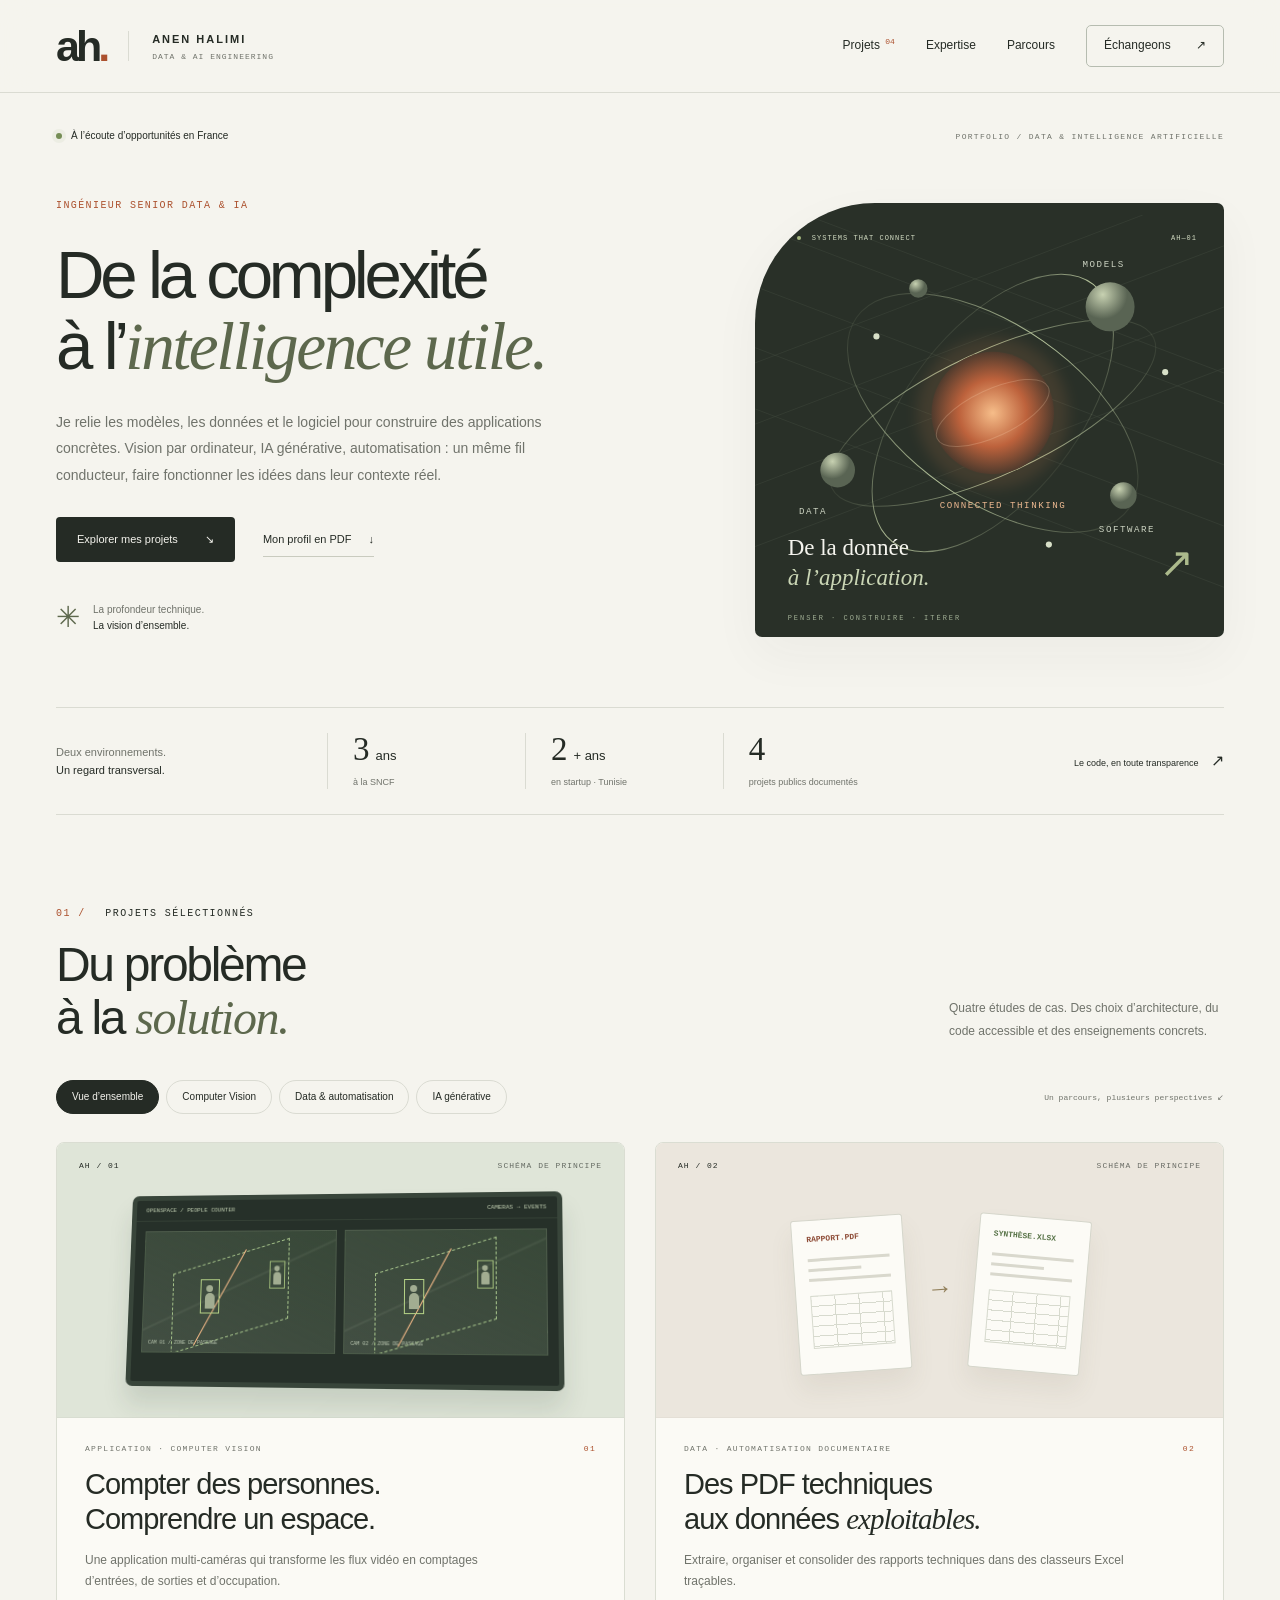
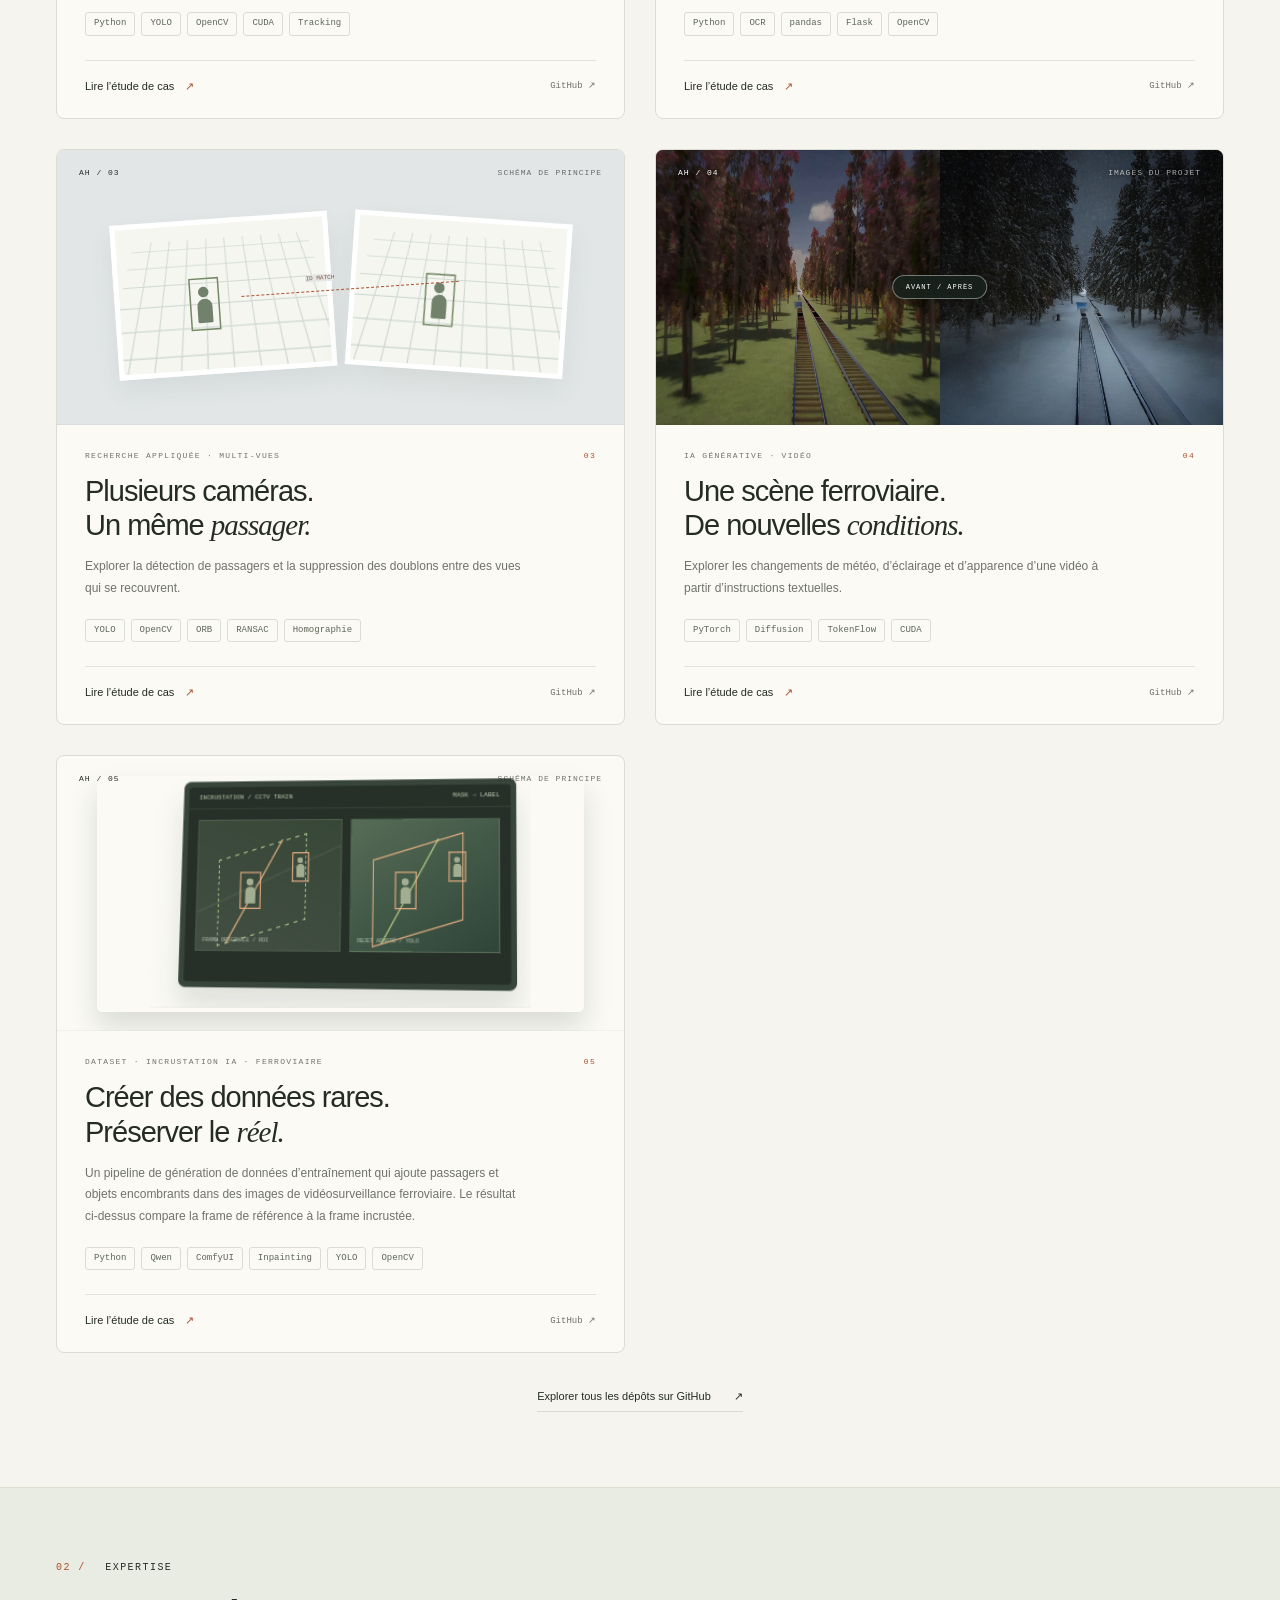
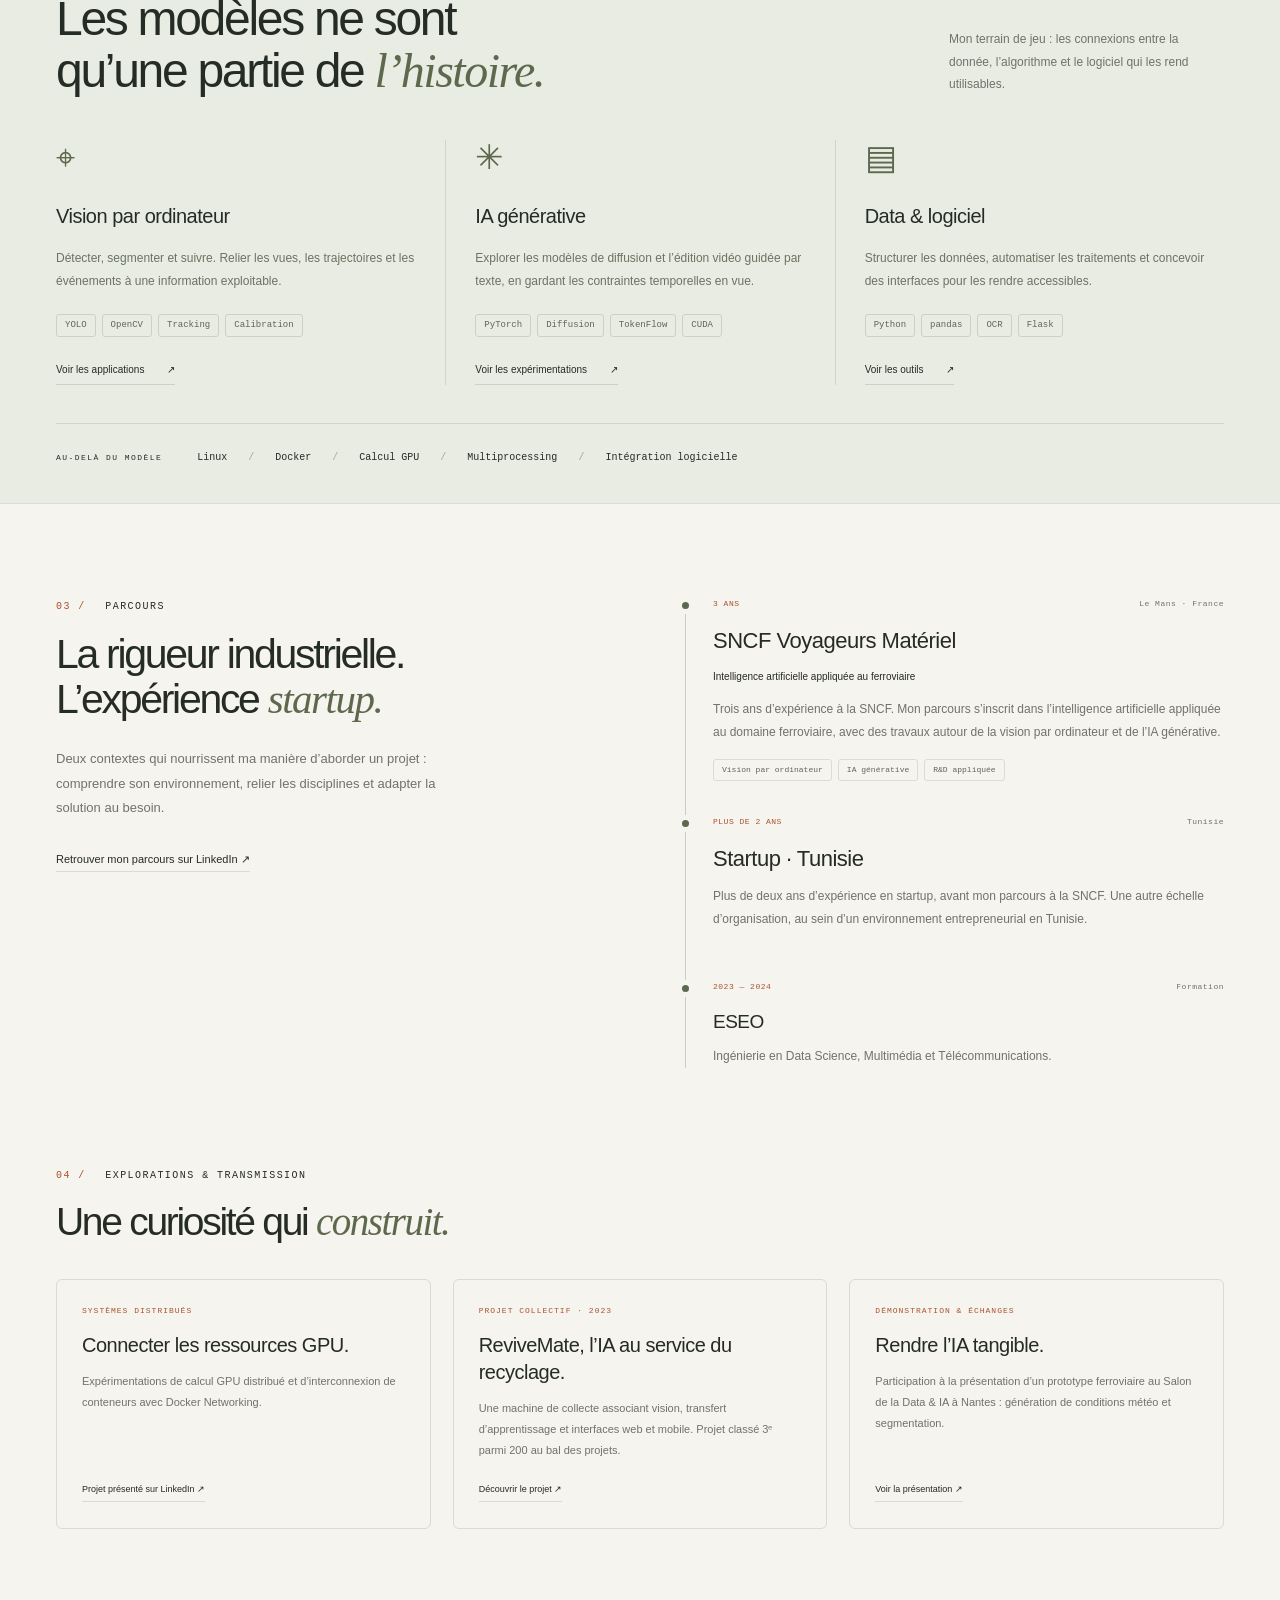
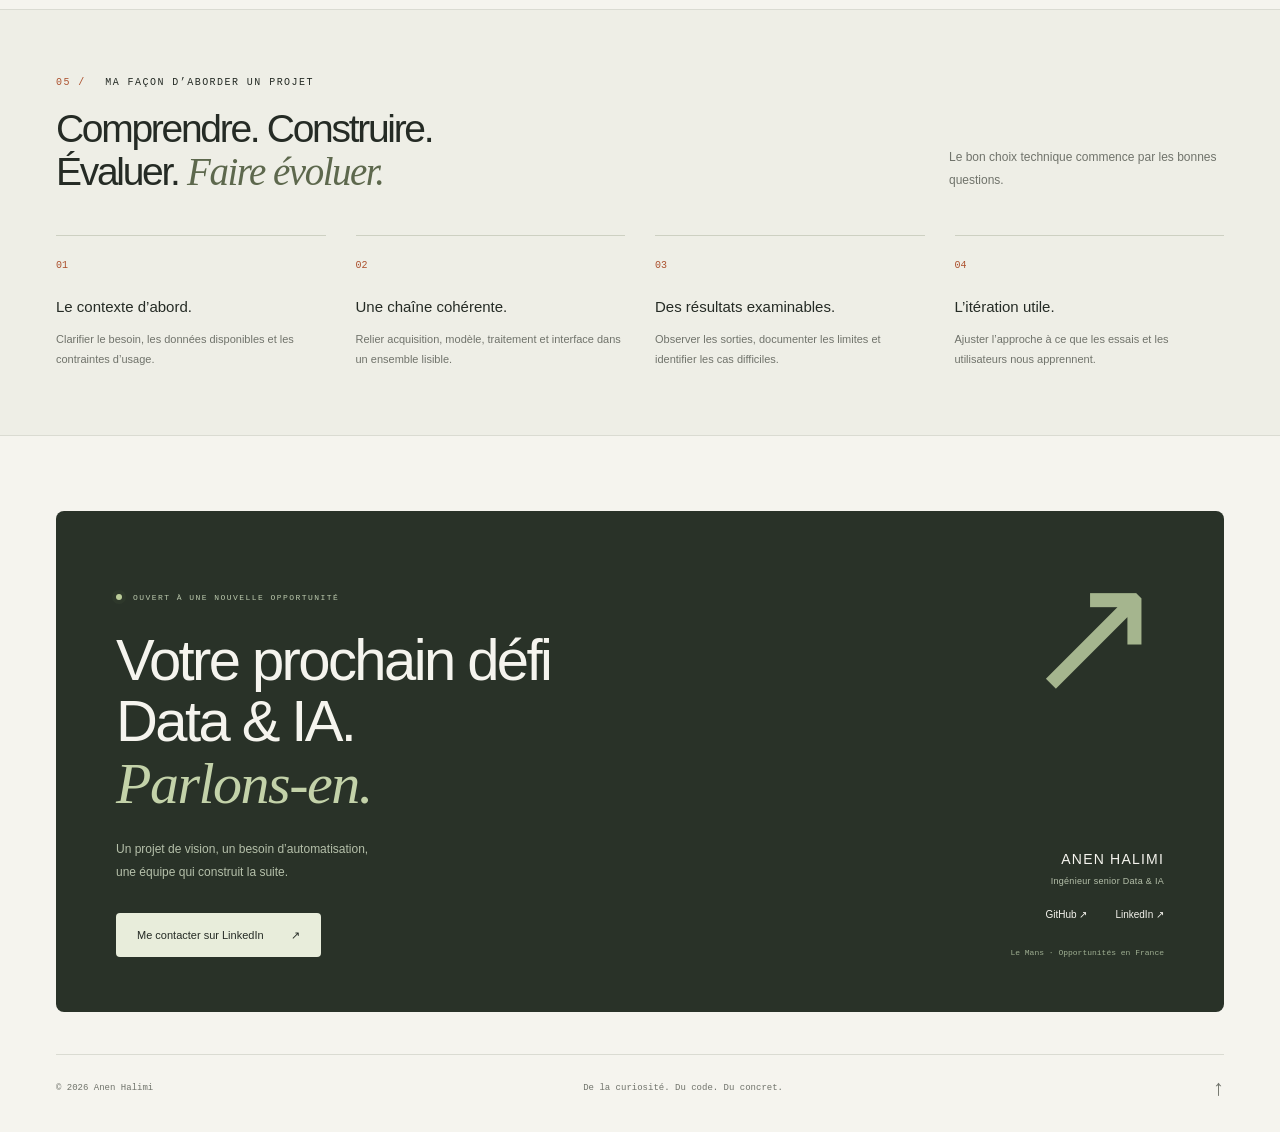
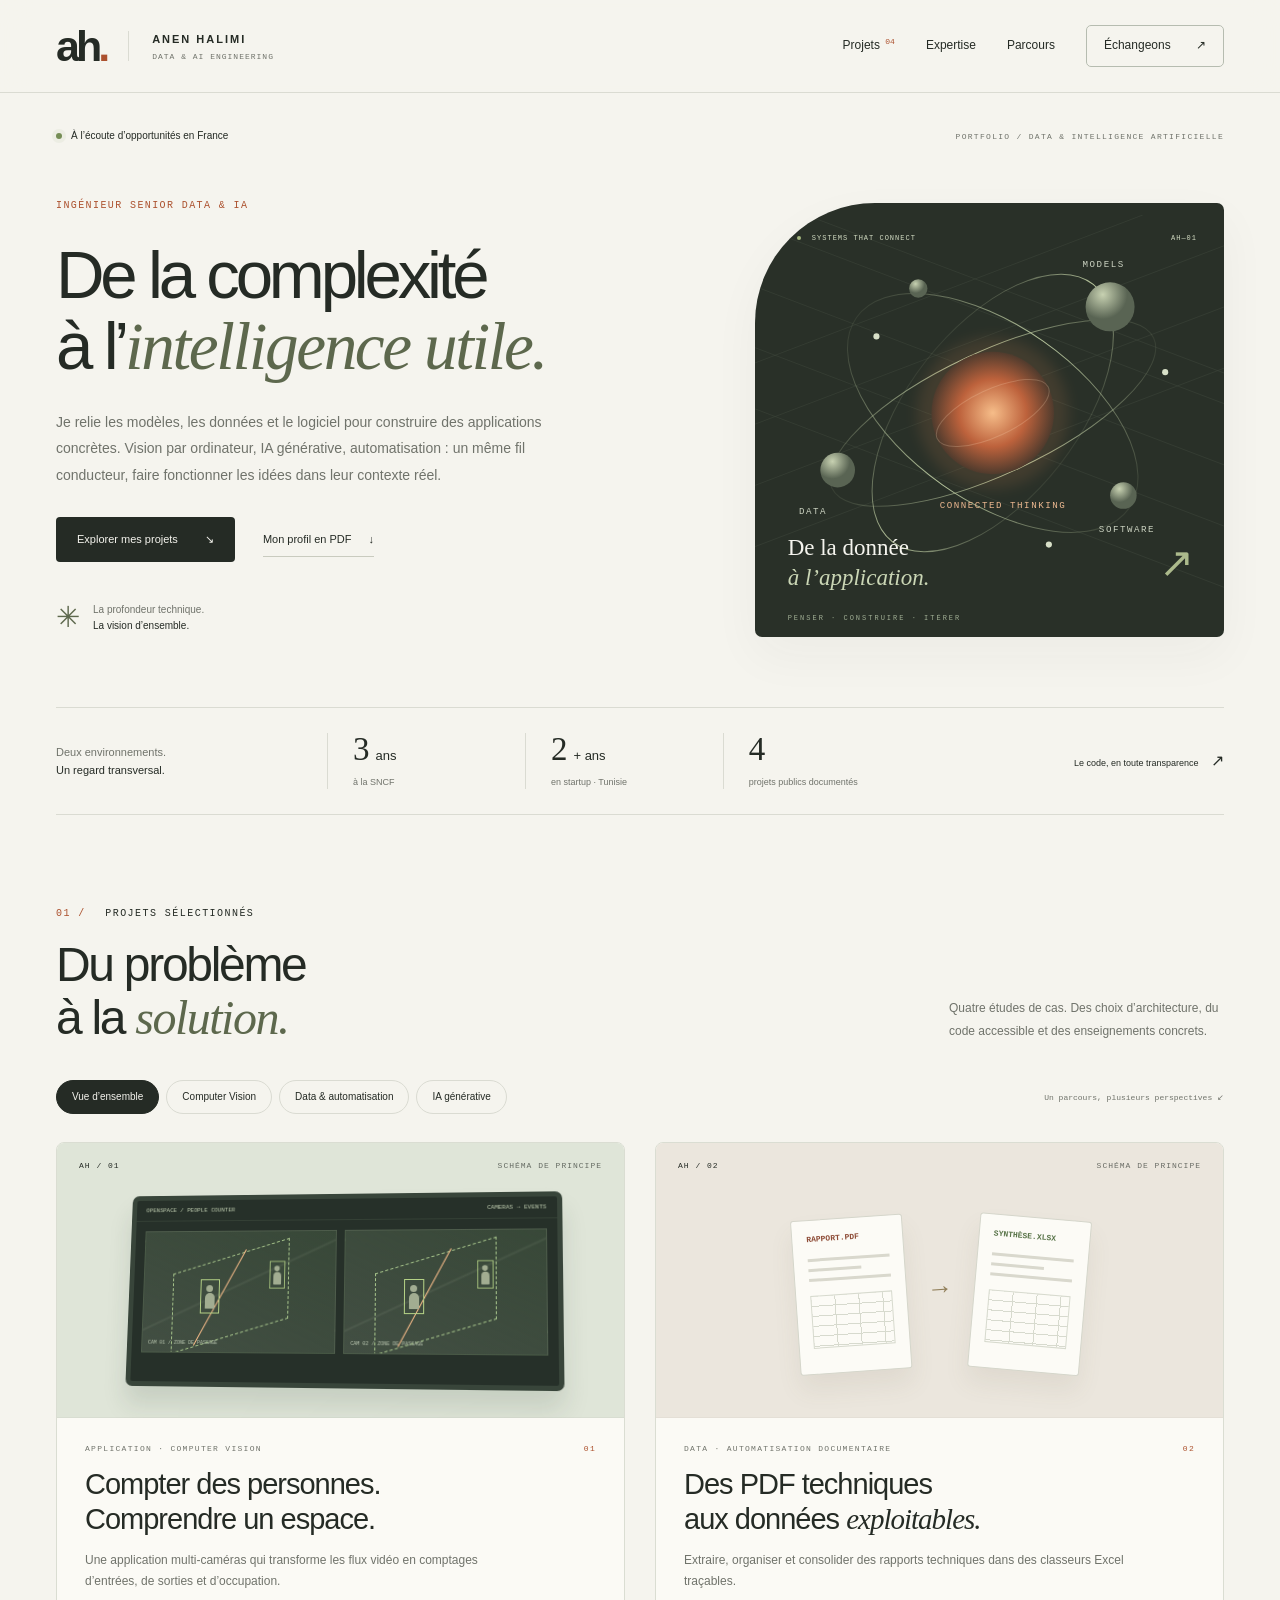
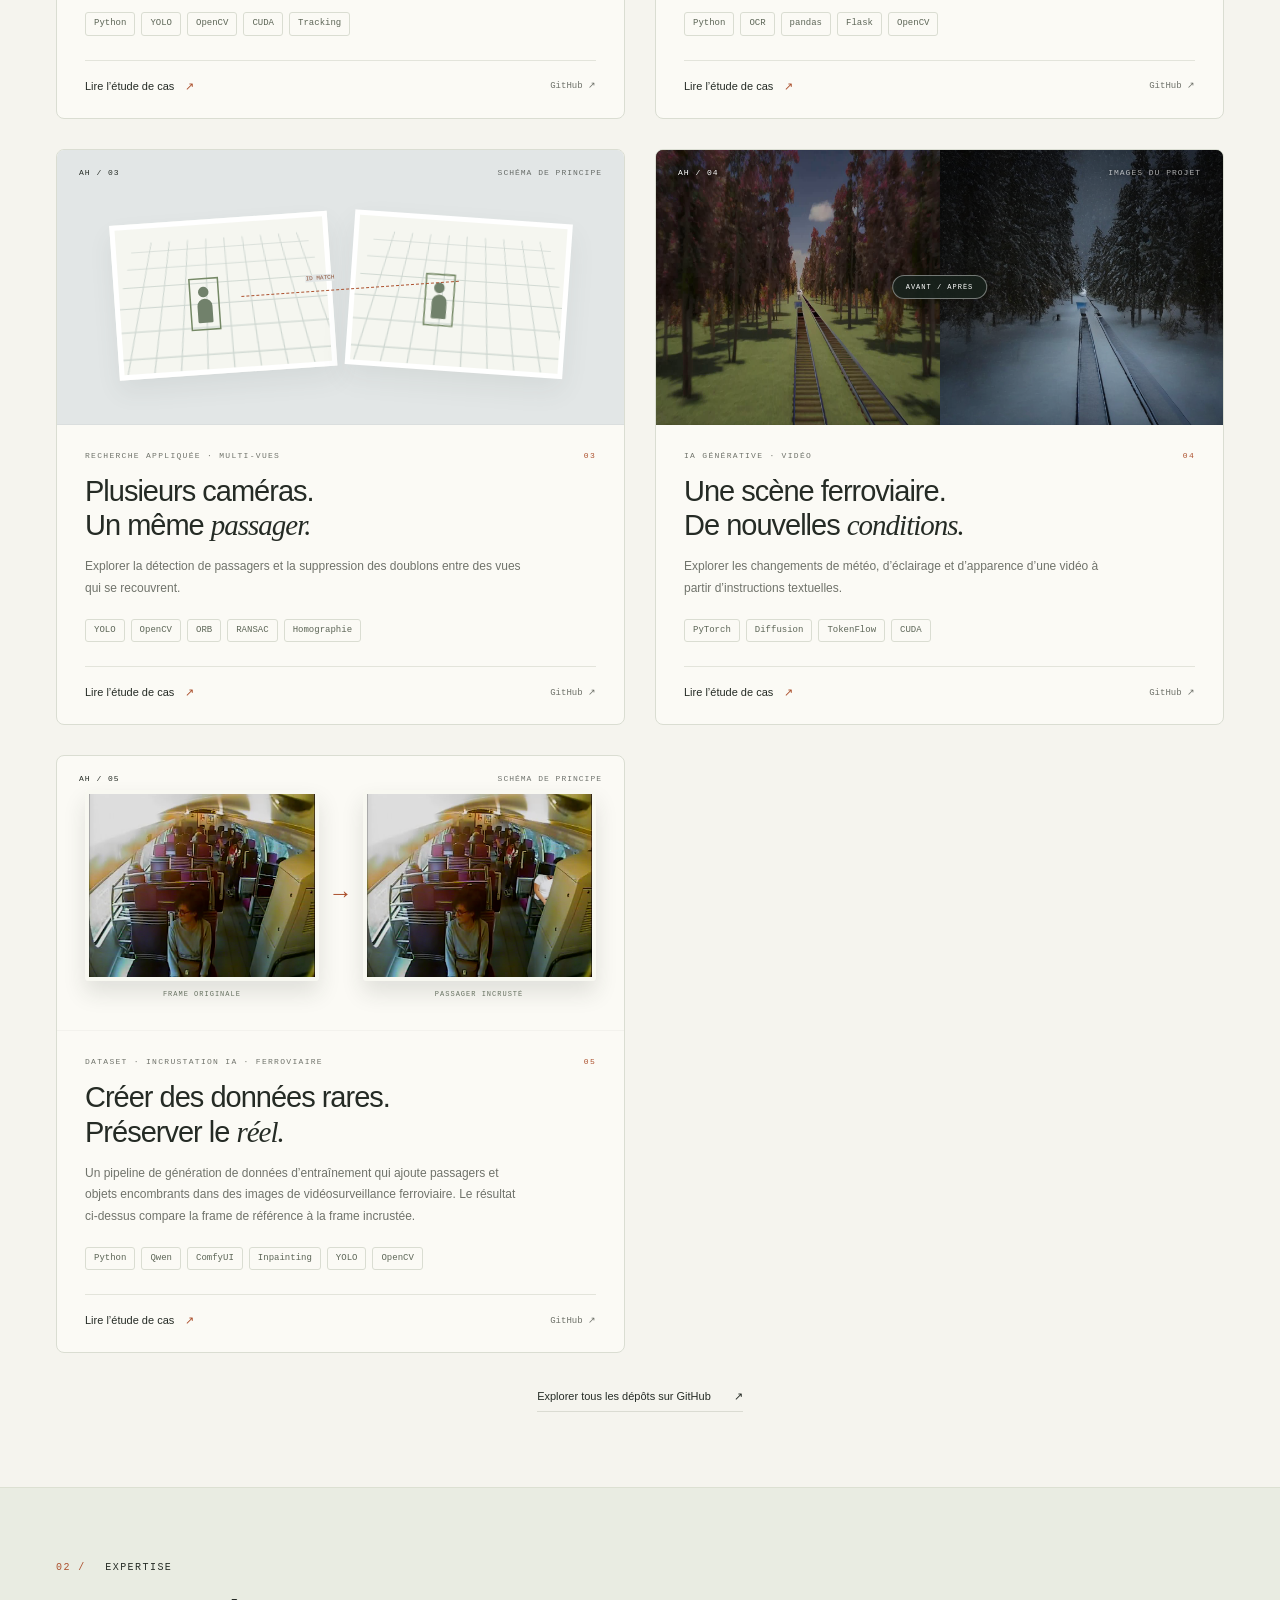
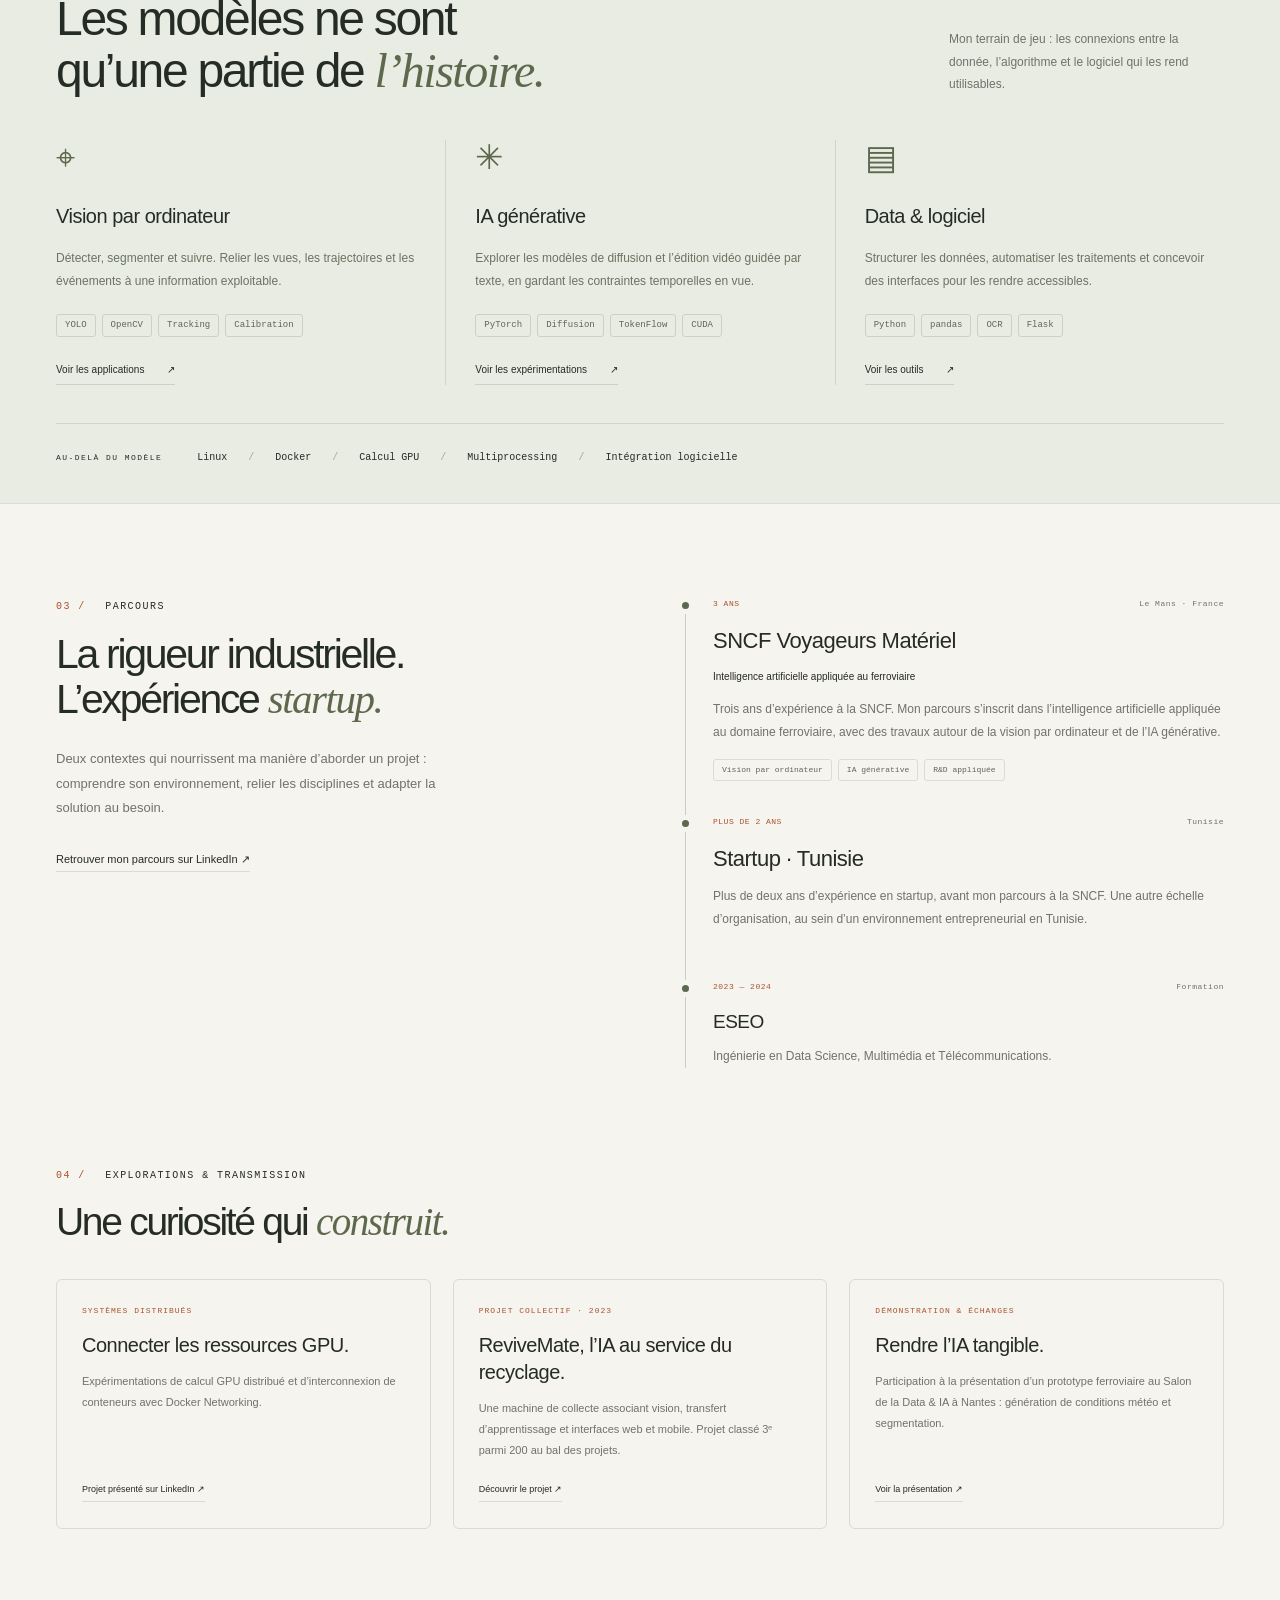
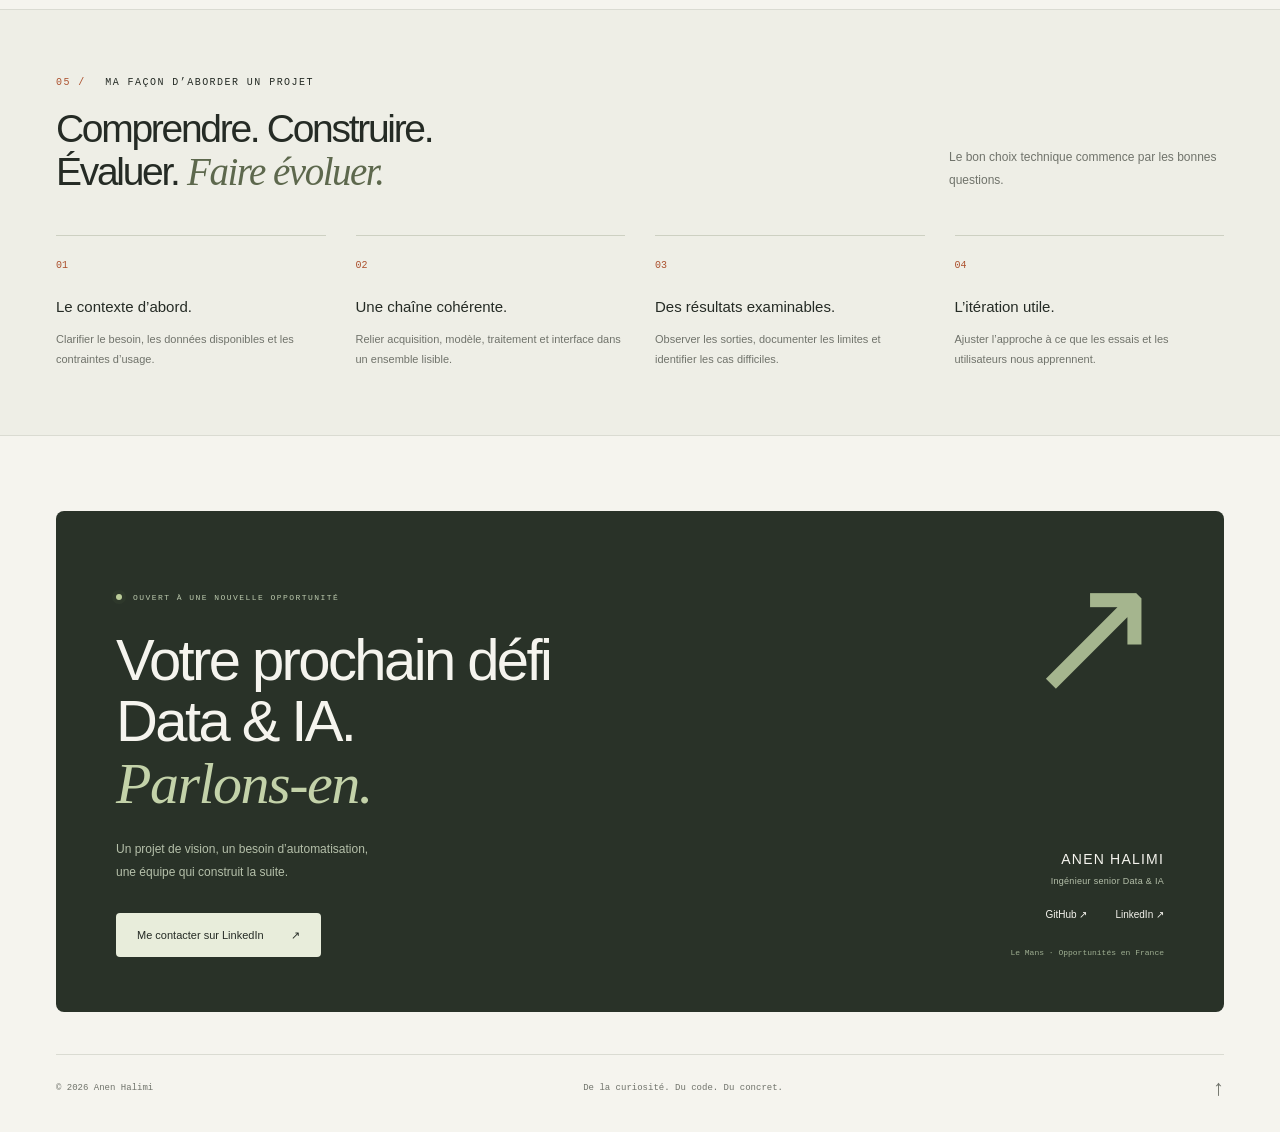
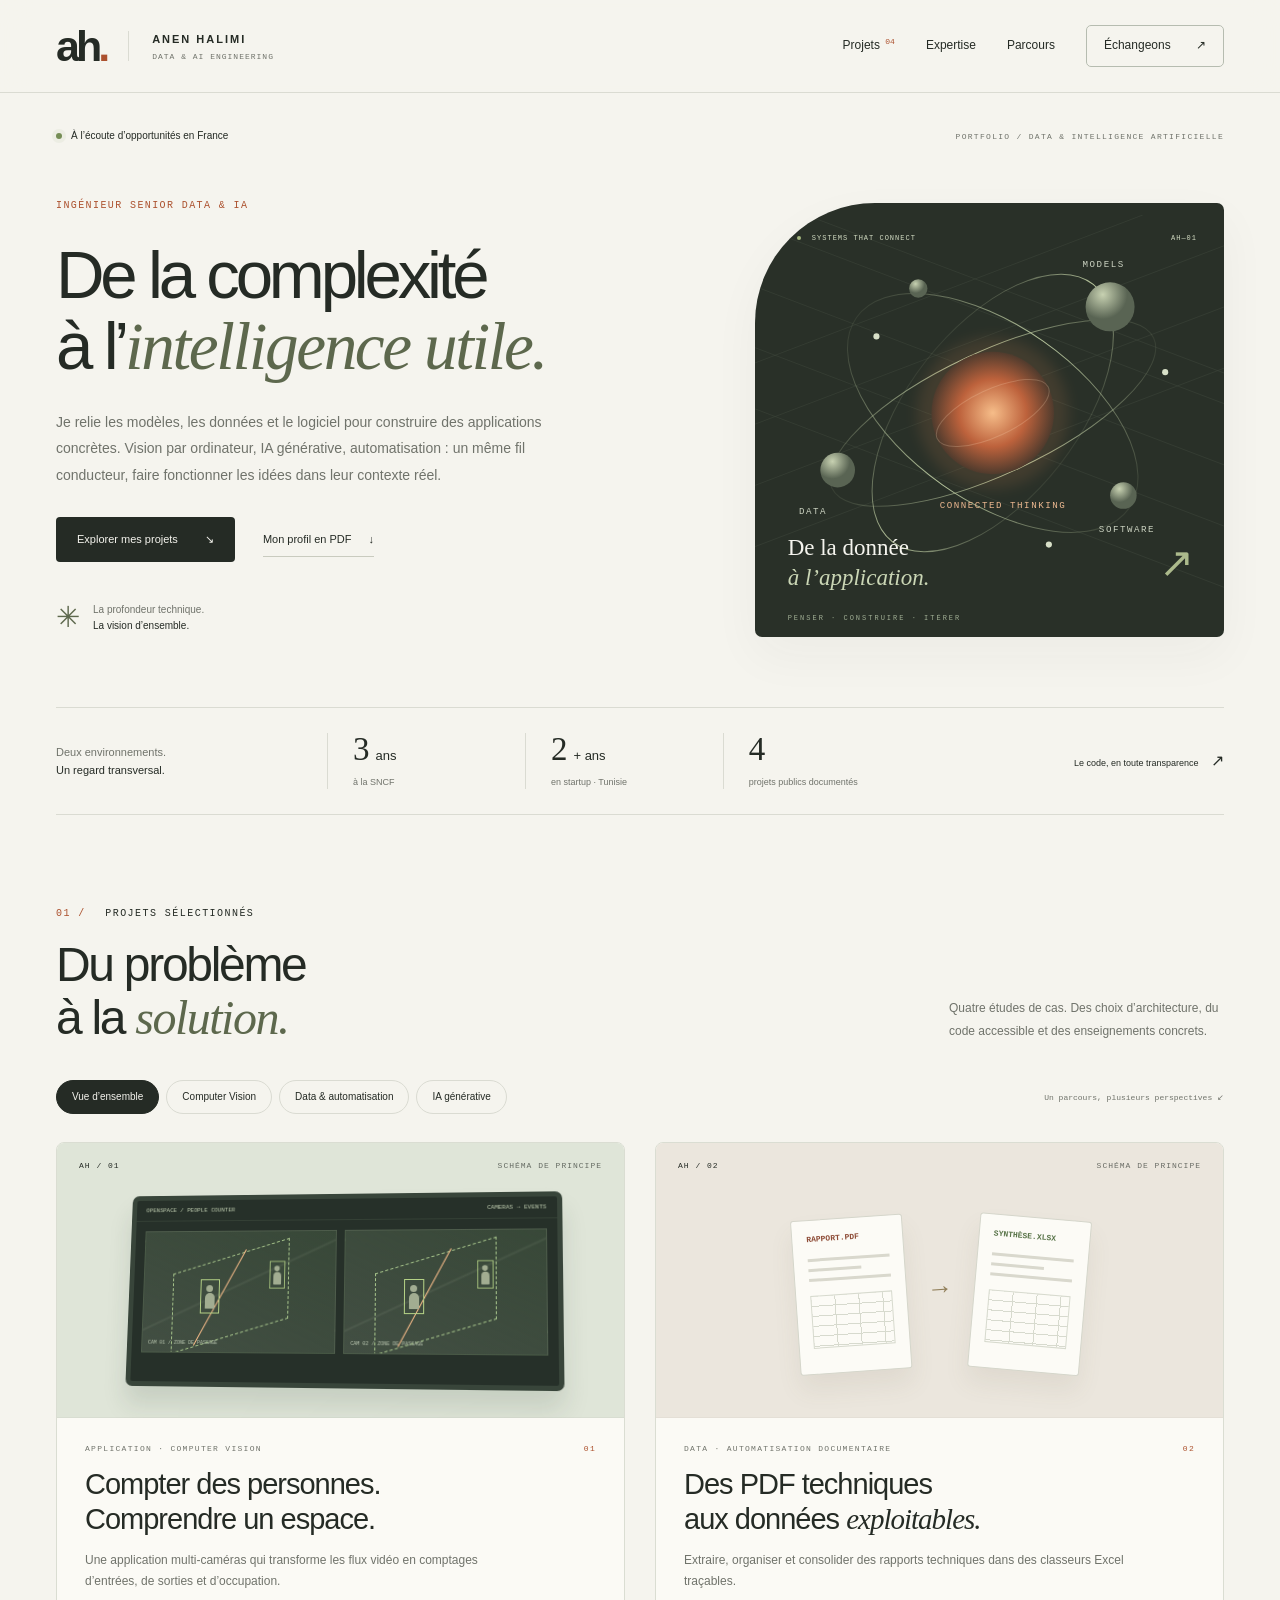
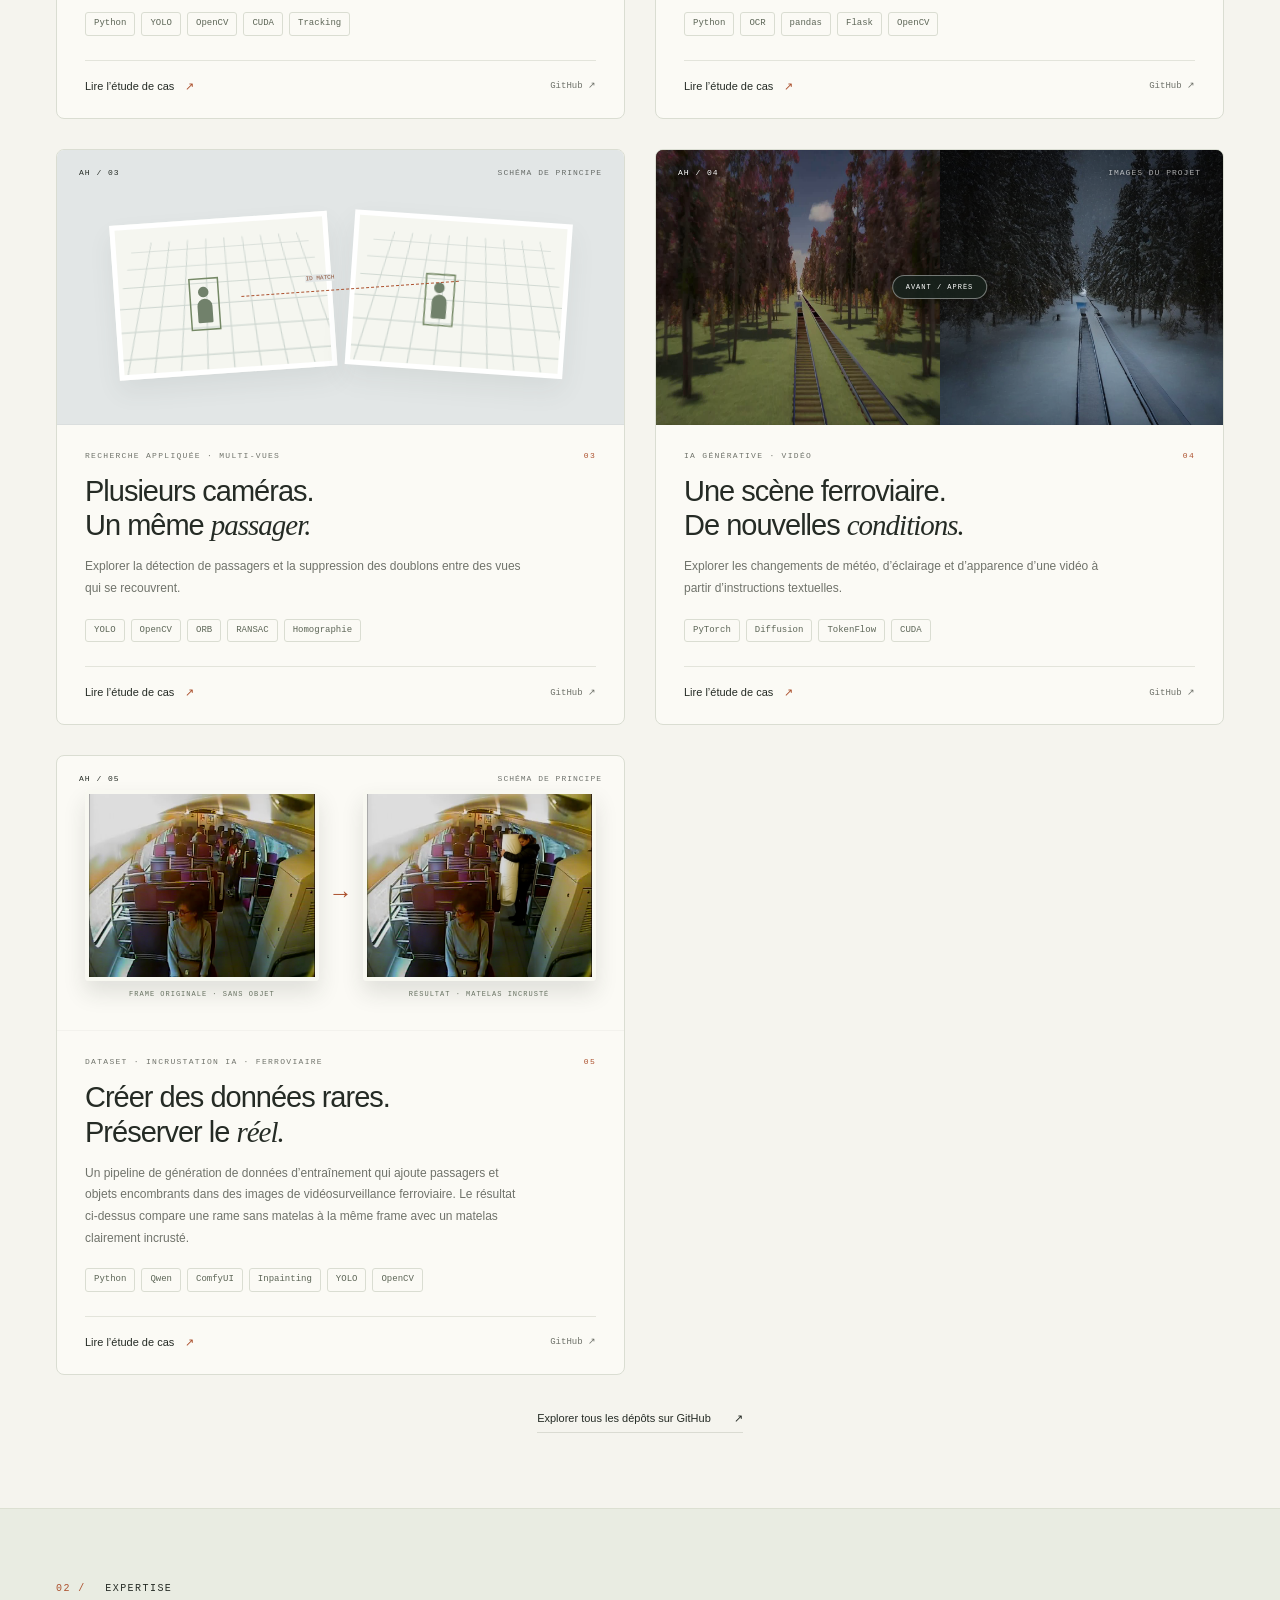
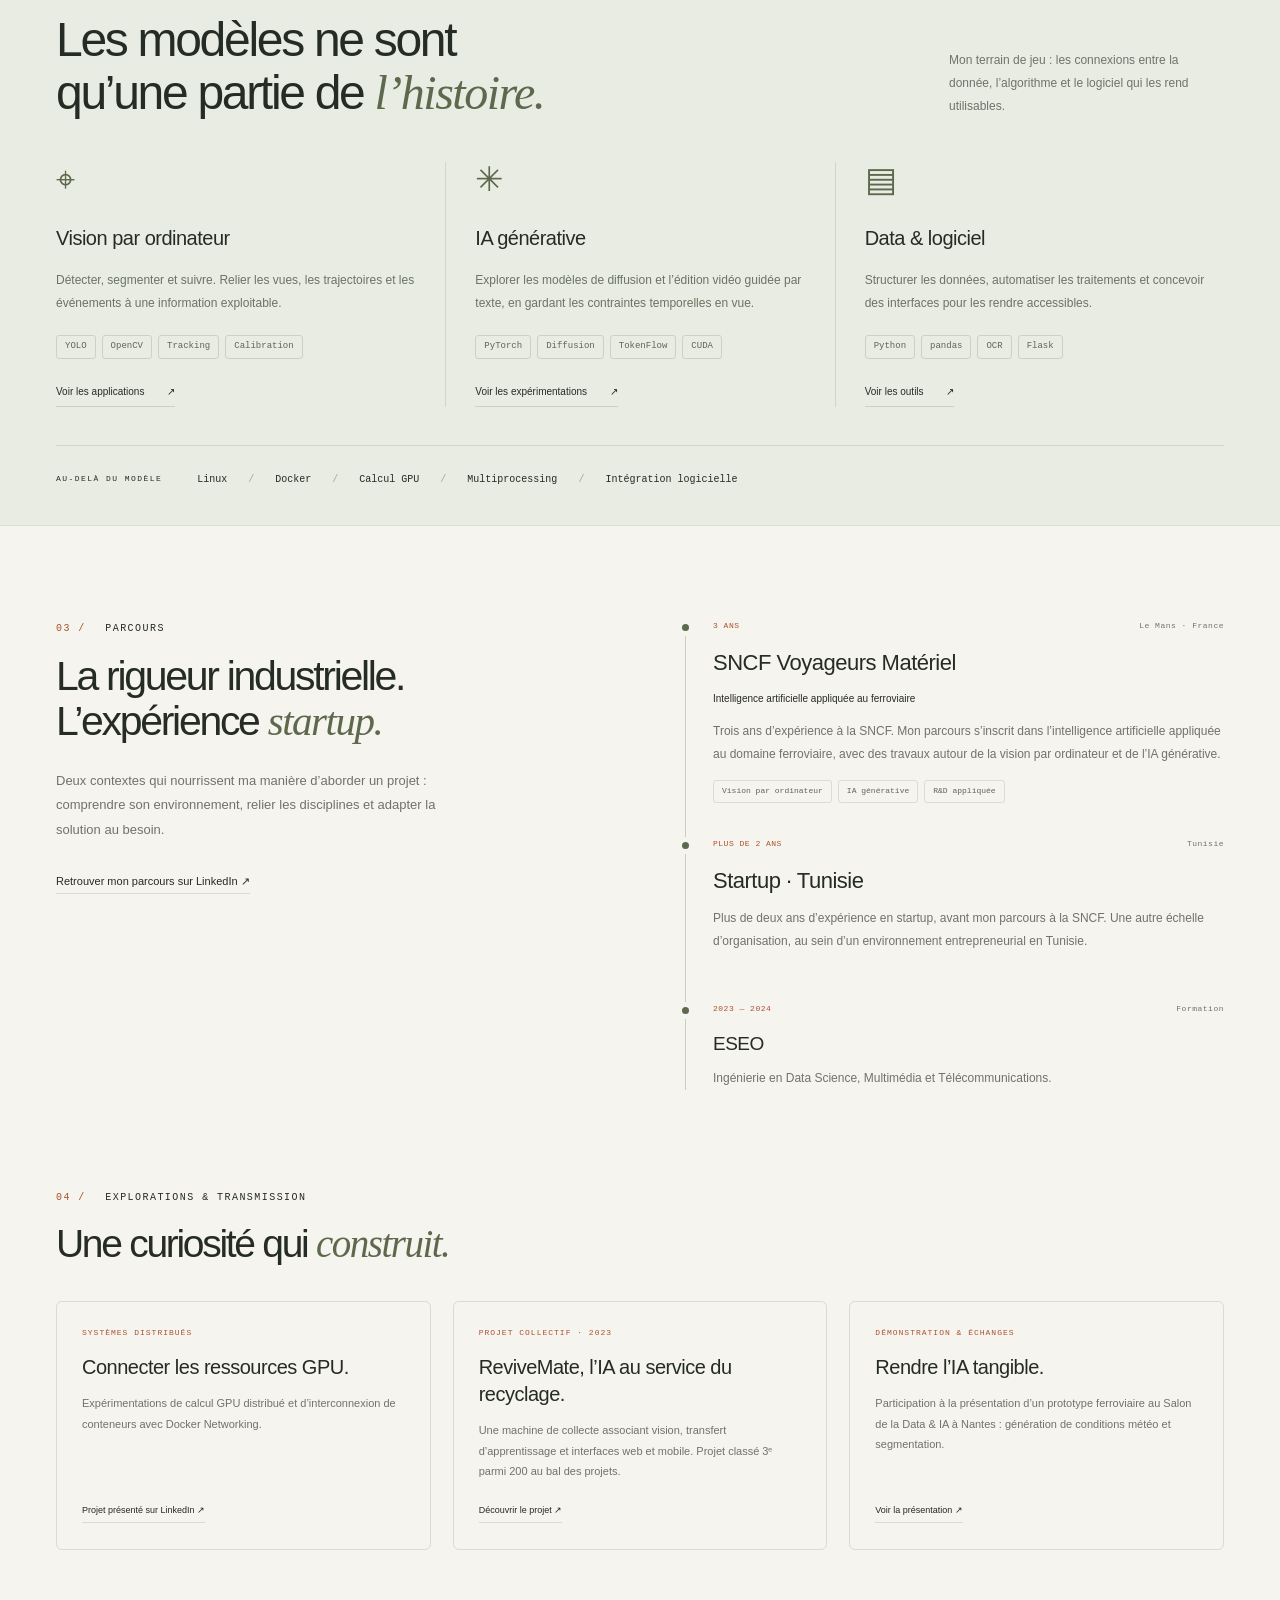
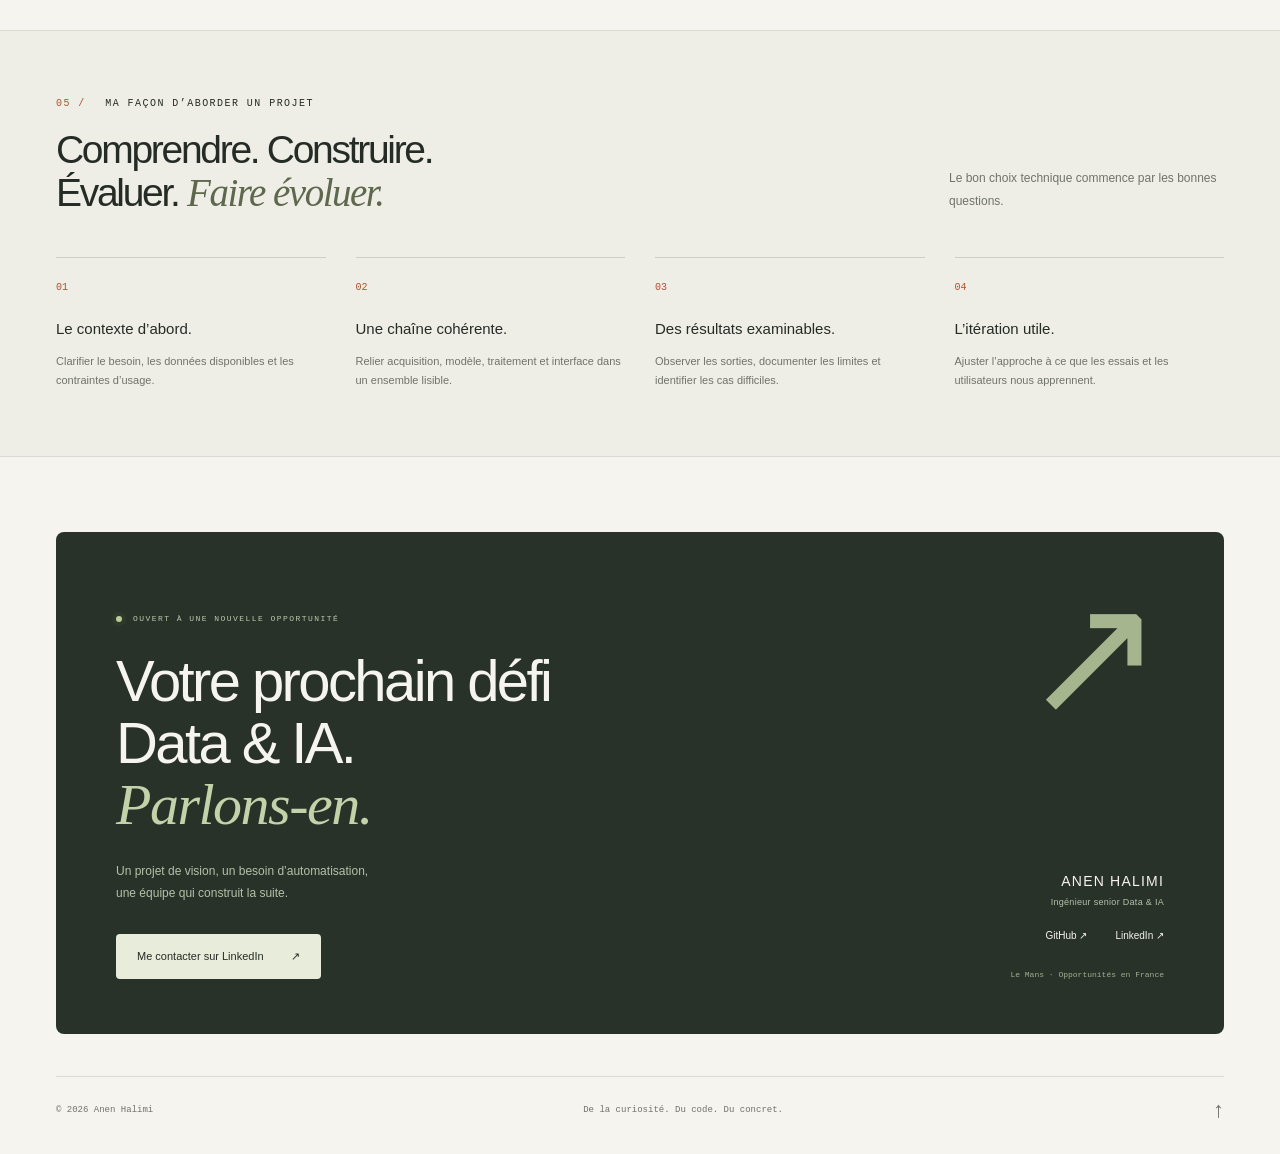
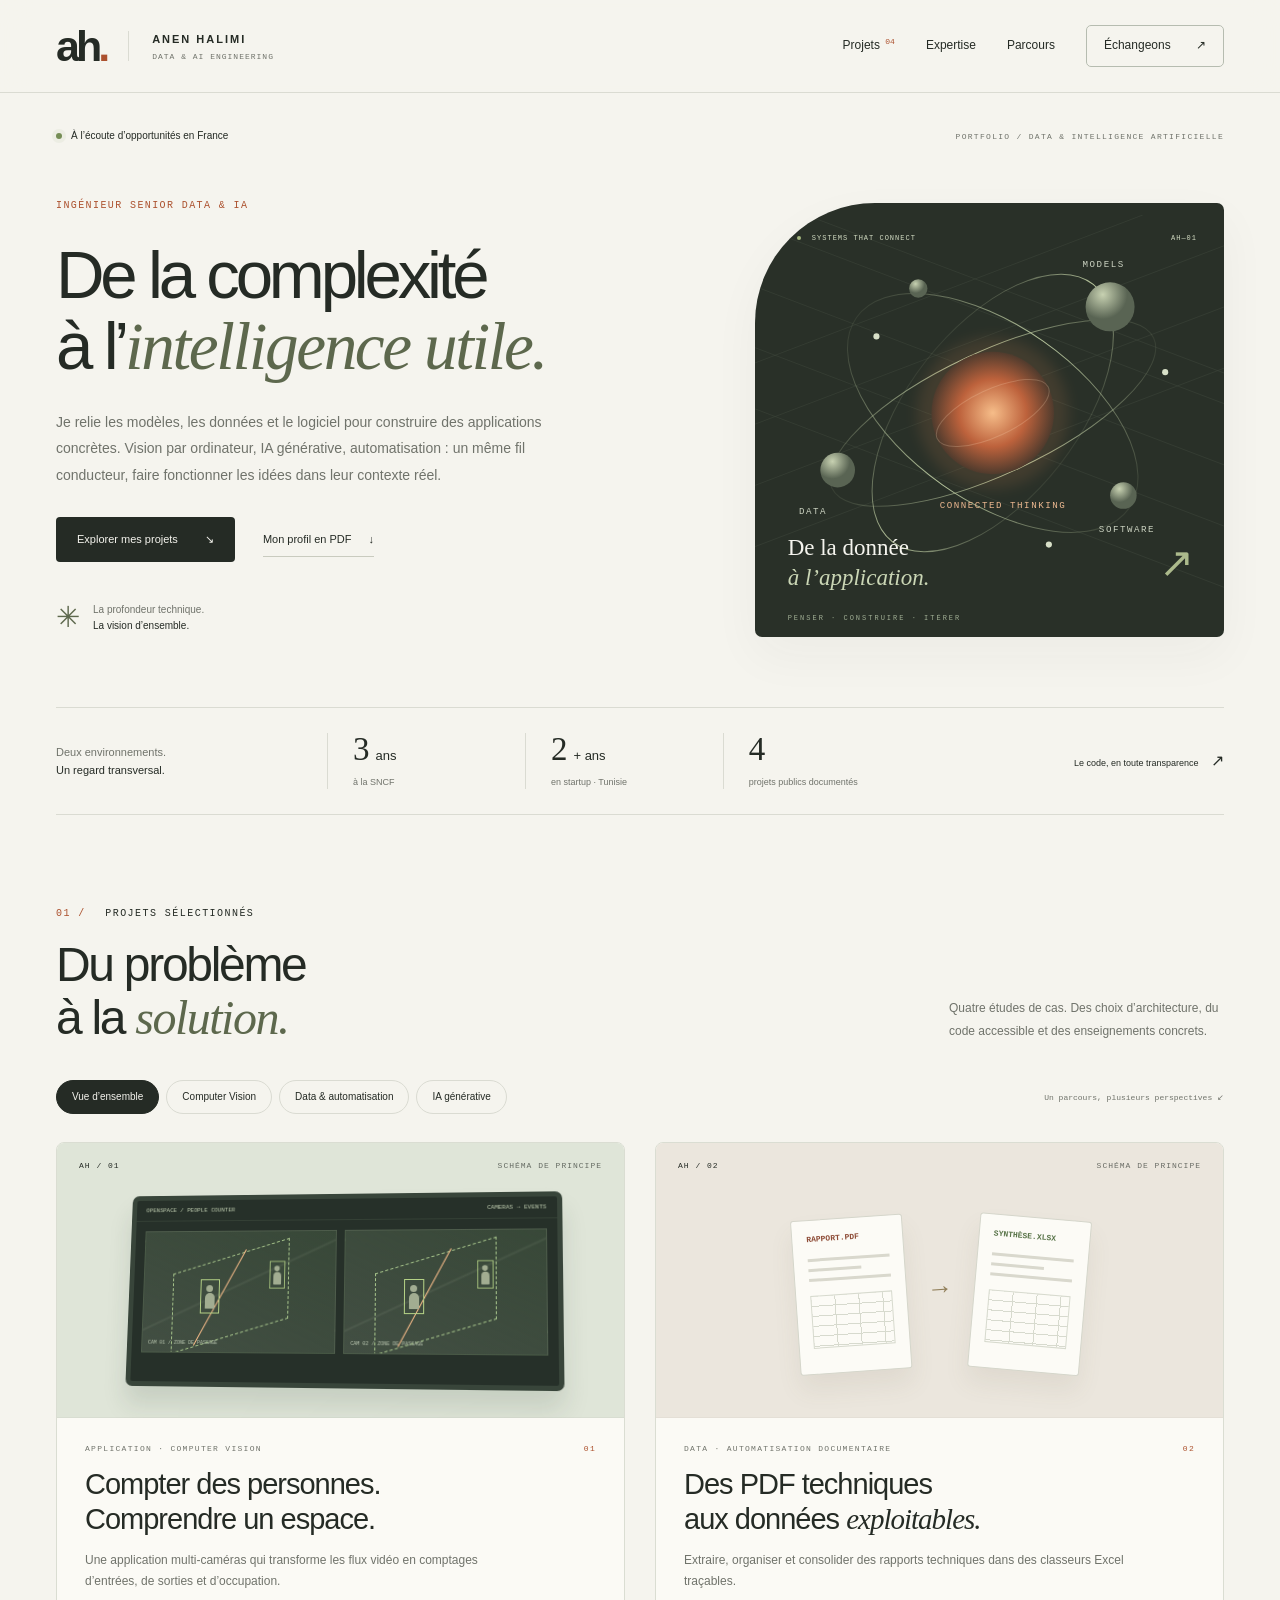
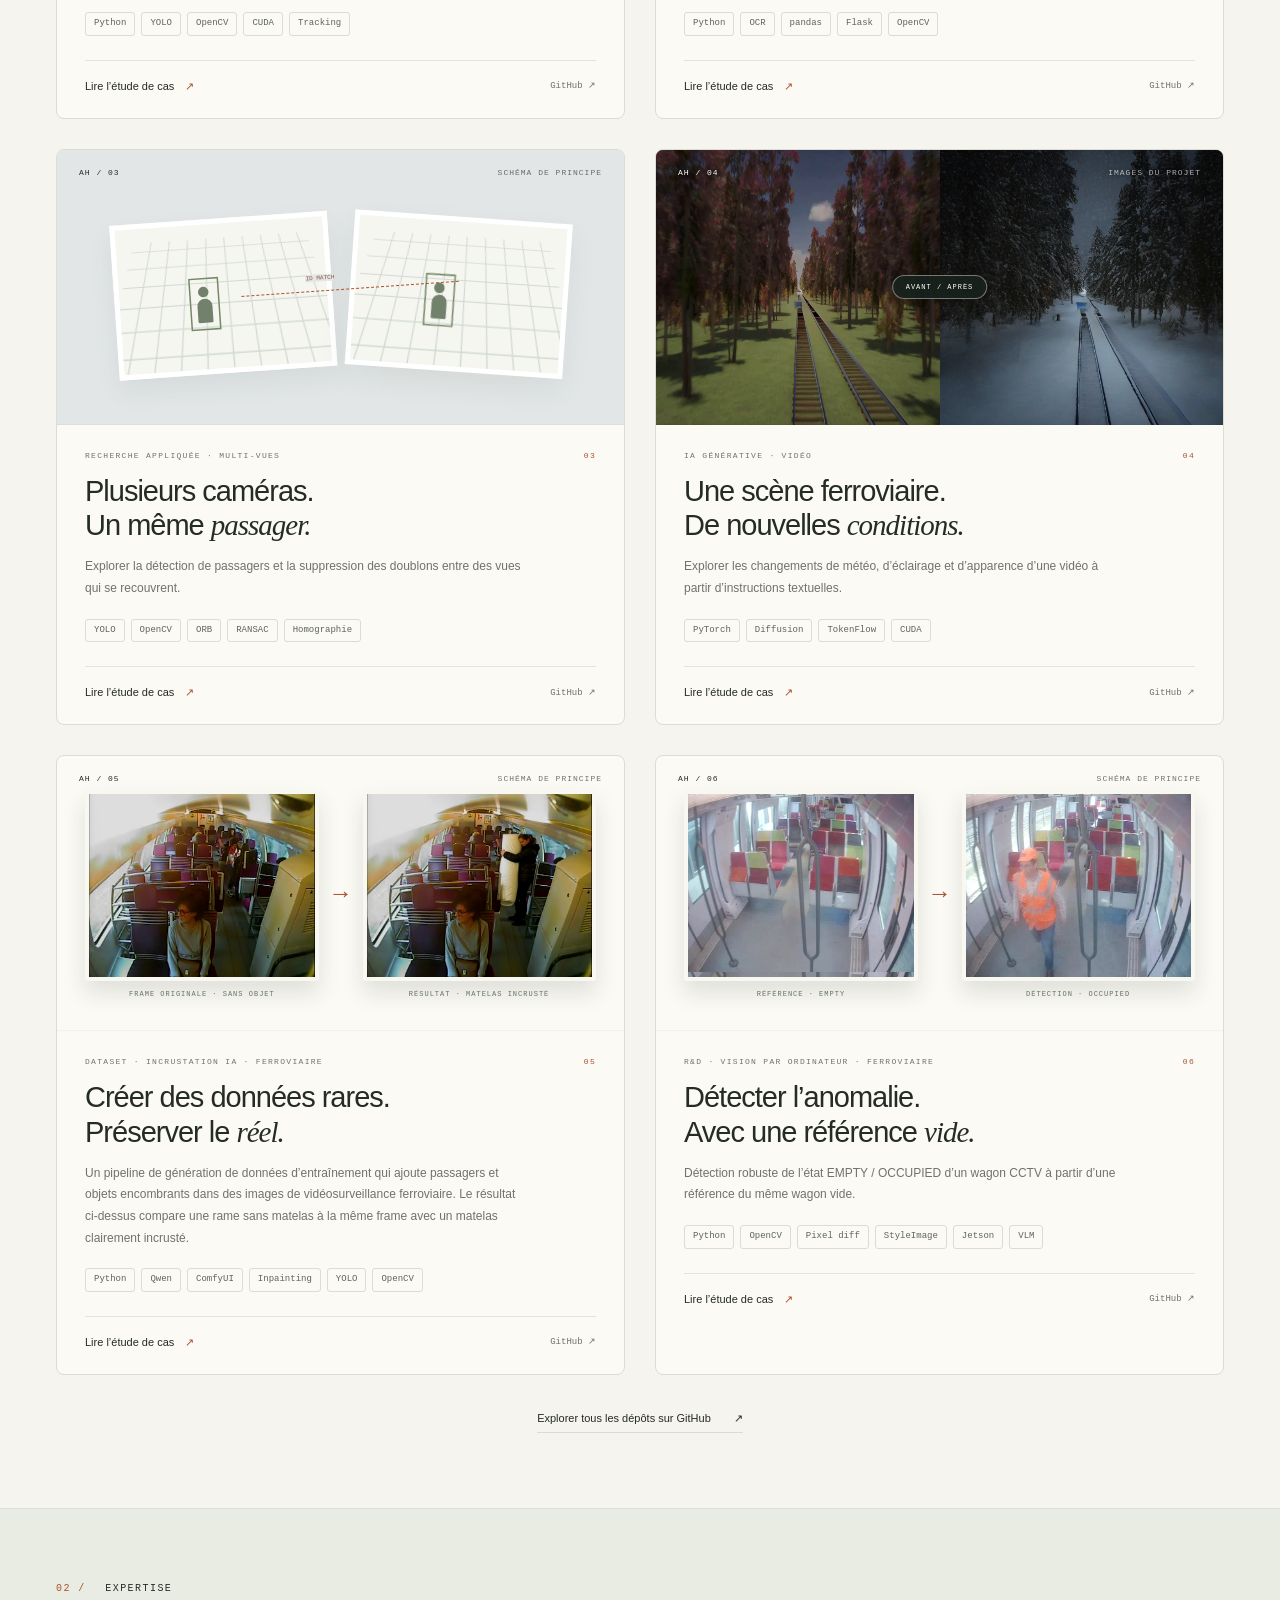
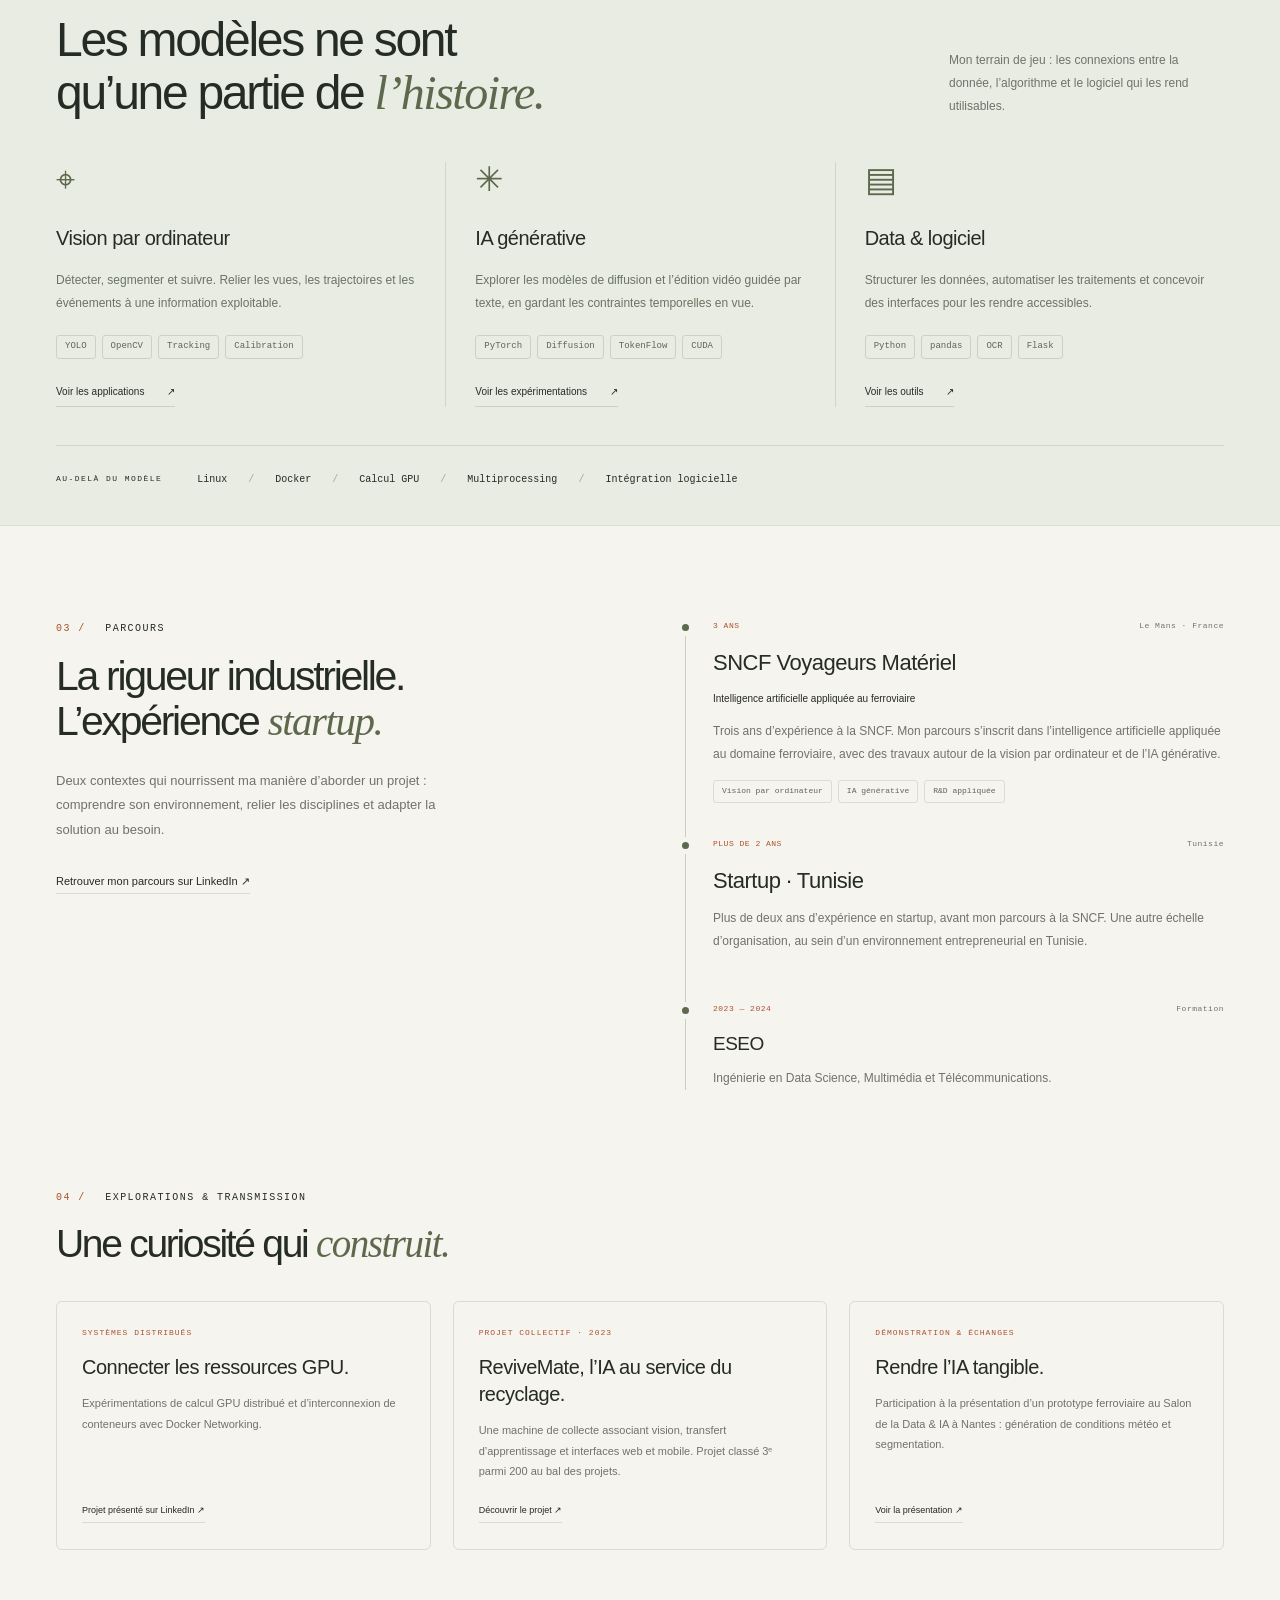
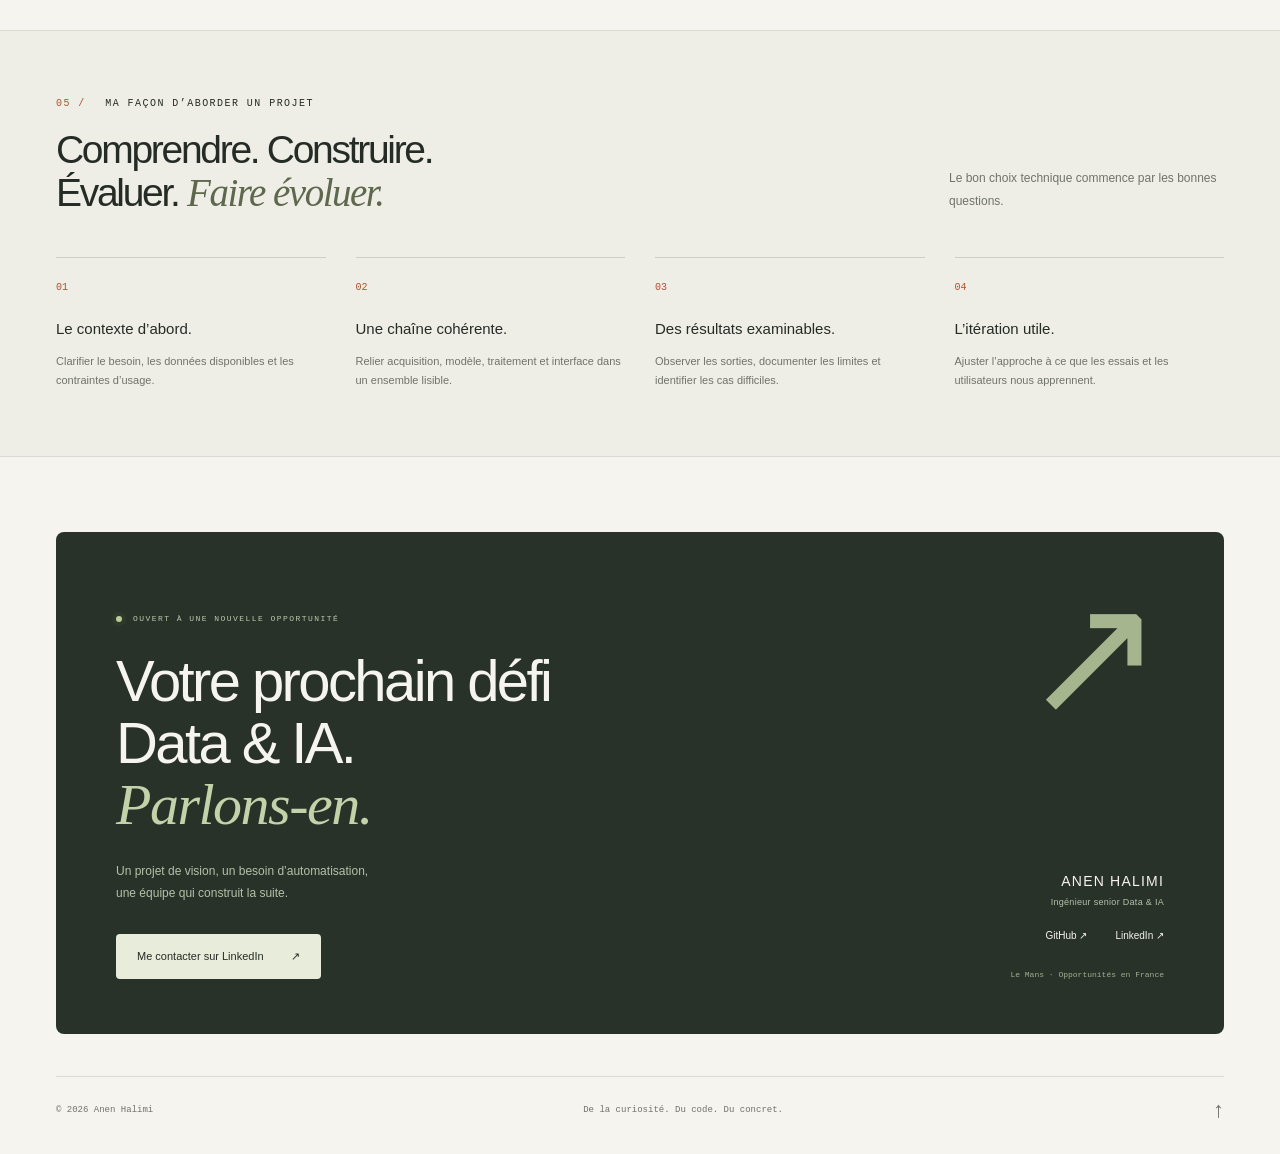
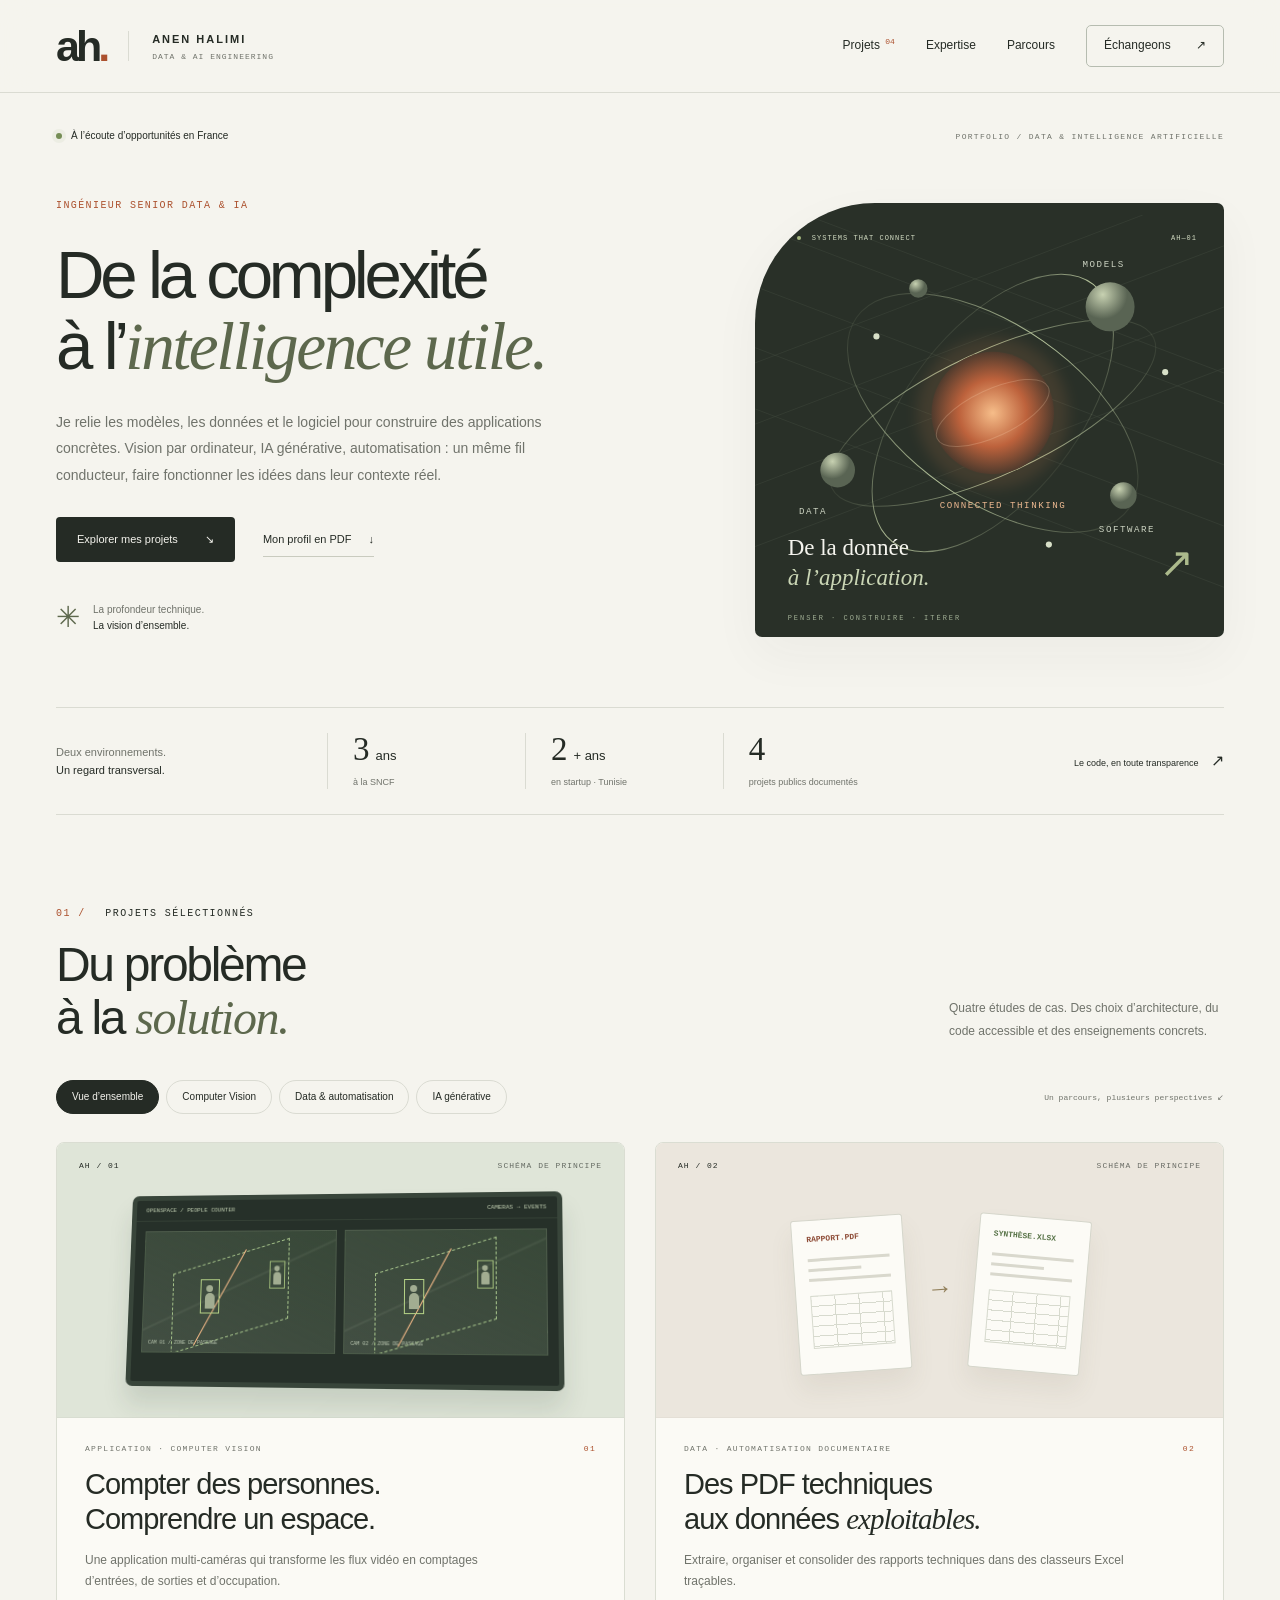
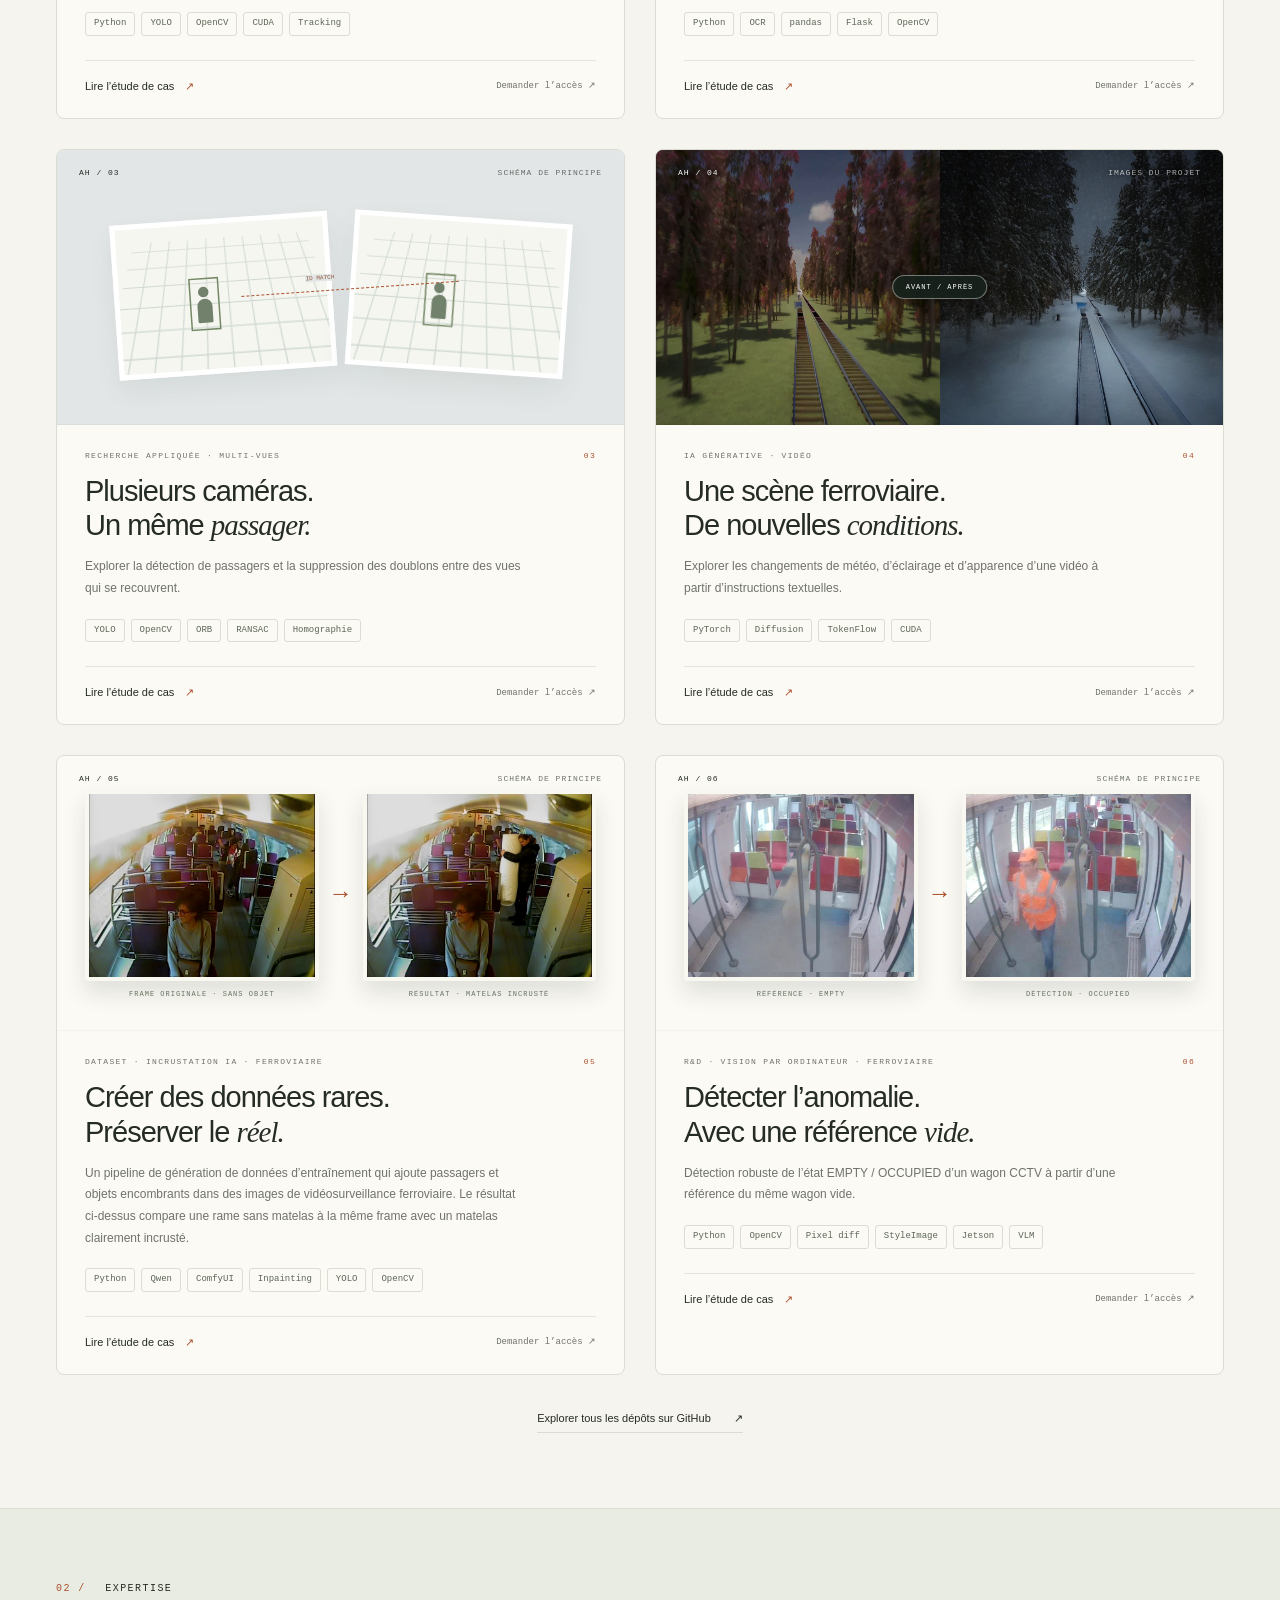
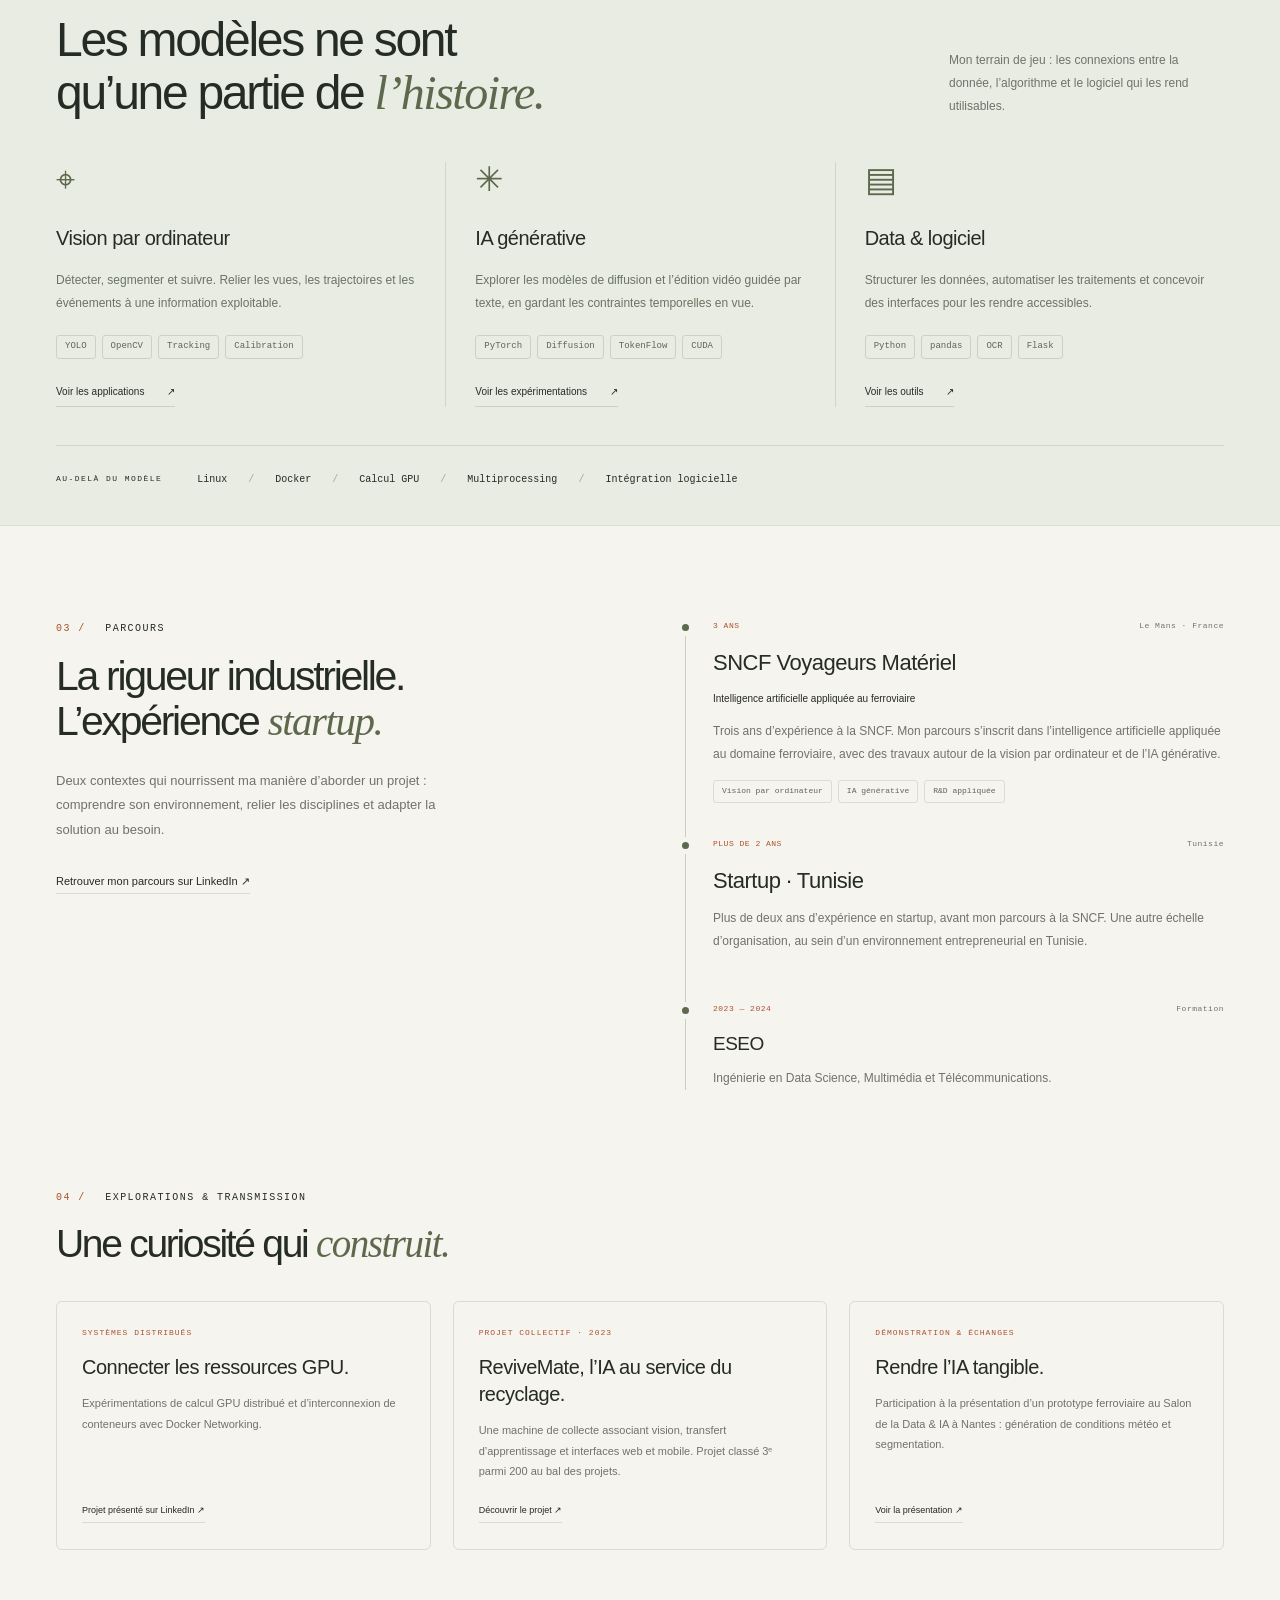
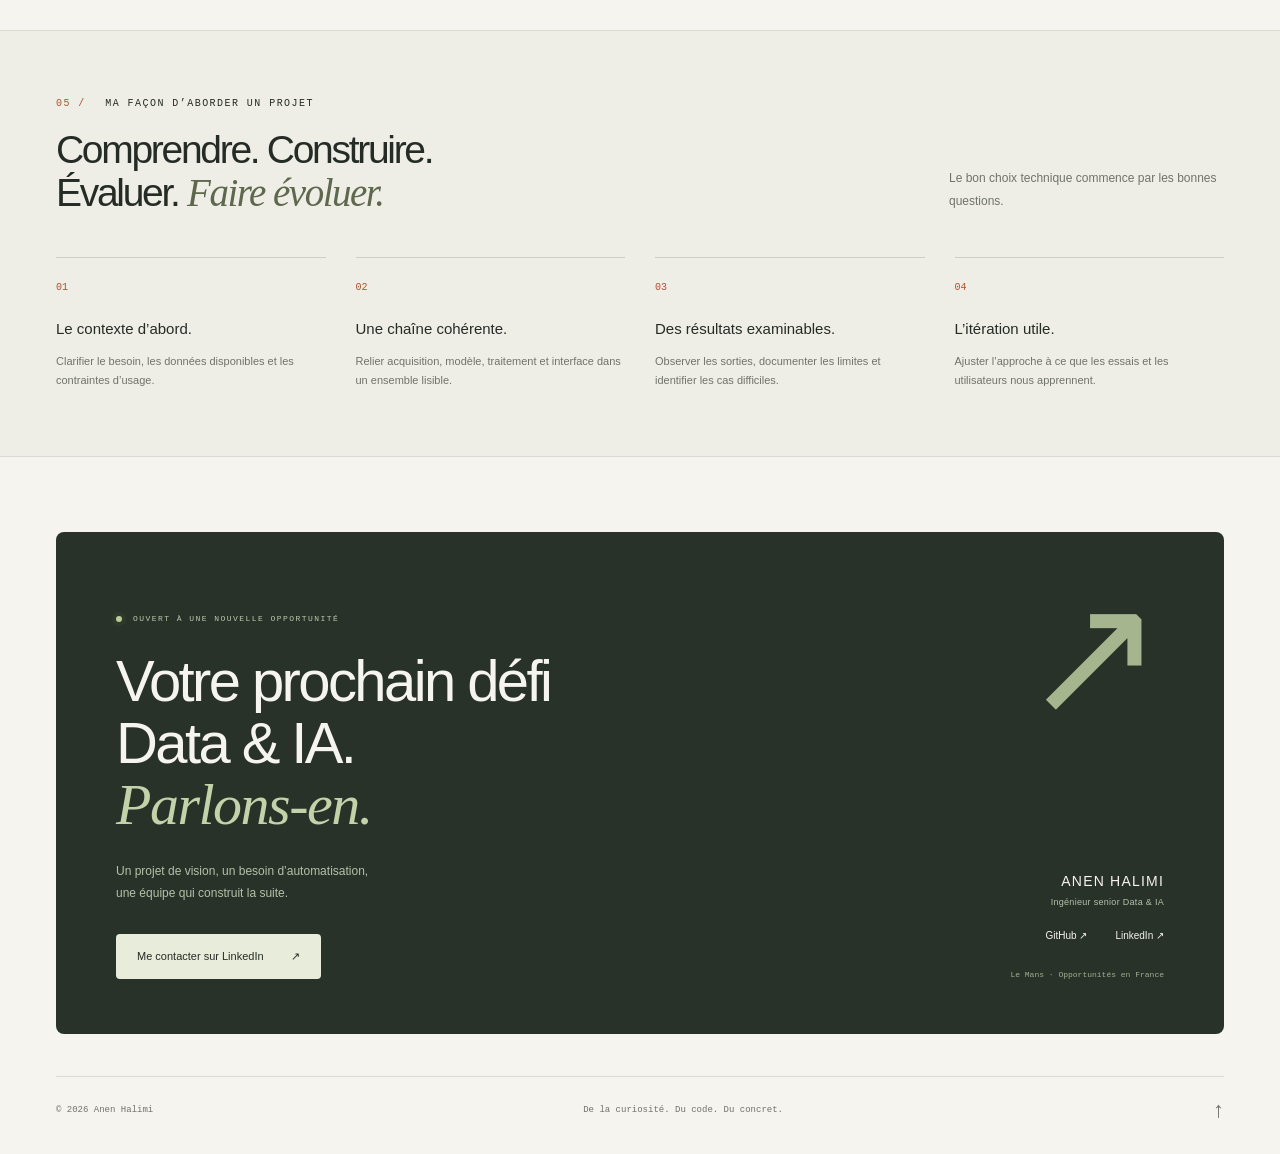
